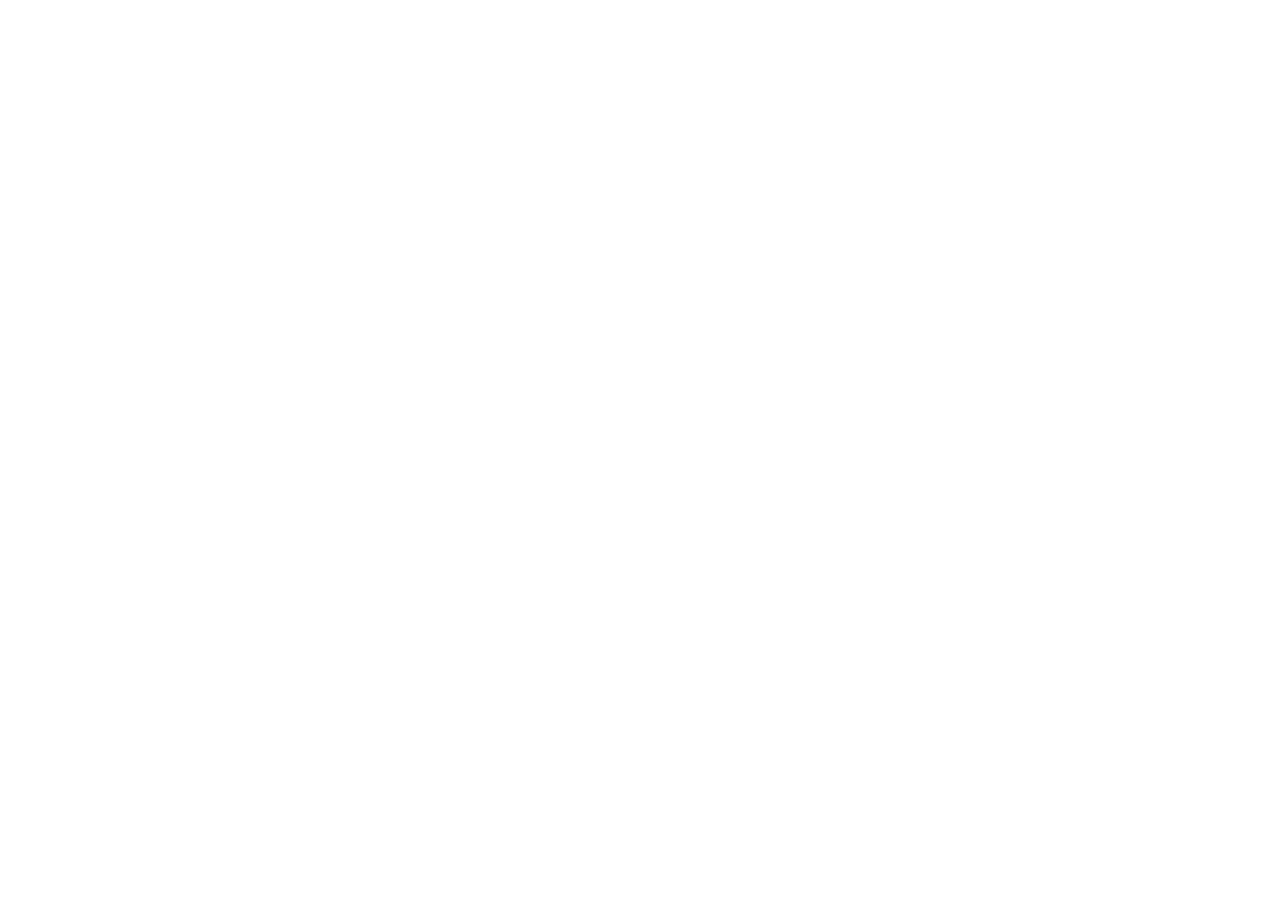
==== index.html @ 7cca7945 "Use tech stack vite_react_shadcn_ts [skip gpt_engineer]" ====
<!DOCTYPE html>
<html lang="en">
  <head>
    <meta charset="UTF-8" />
    <meta name="viewport" content="width=device-width, initial-scale=1.0" />
    <title>furious-car-connect</title>
    <meta name="description" content="Lovable Generated Project" />
    <meta name="author" content="Lovable" />
    <meta property="og:image" content="/og-image.png" />
  </head>

  <body>
    <div id="root"></div>
    <!-- IMPORTANT: DO NOT REMOVE THIS SCRIPT TAG OR THIS VERY COMMENT! -->
    <script src="https://cdn.gpteng.co/gptengineer.js" type="module"></script>
    <script type="module" src="/src/main.tsx"></script>
  </body>
</html>
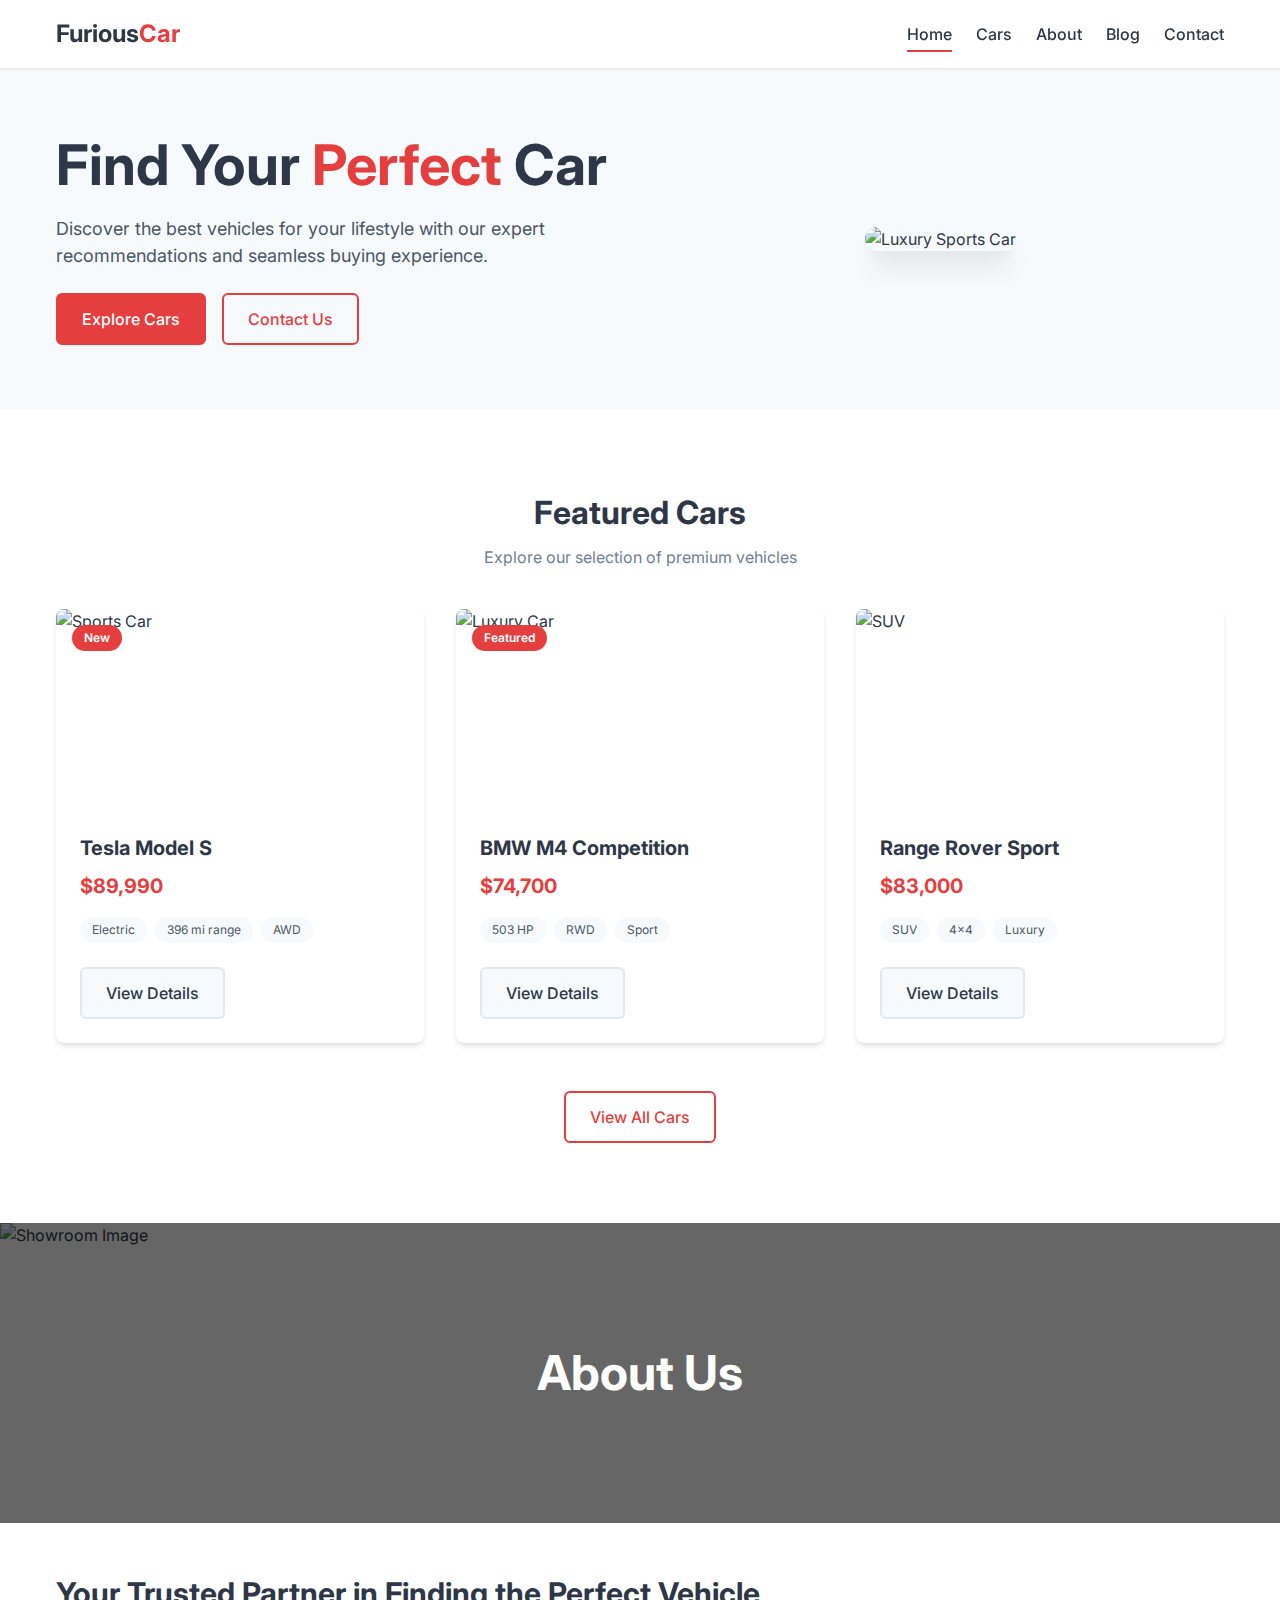
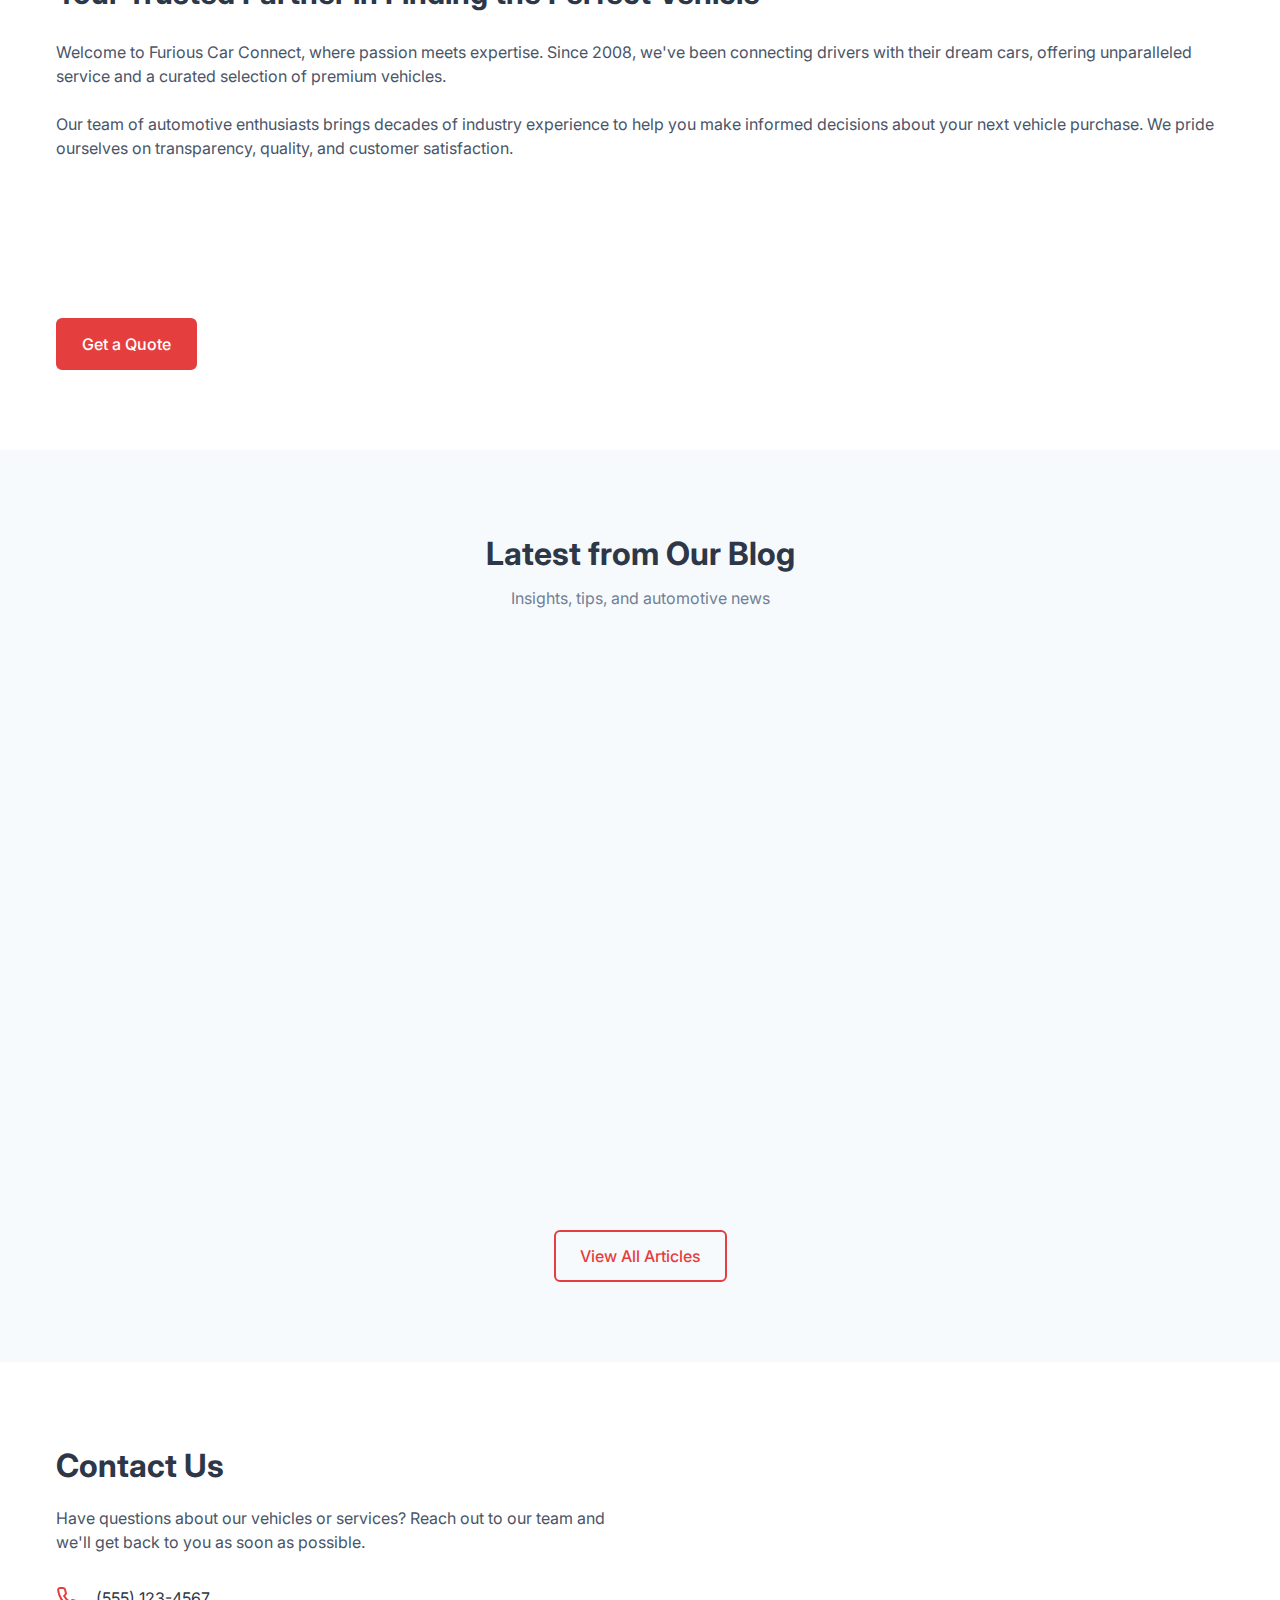
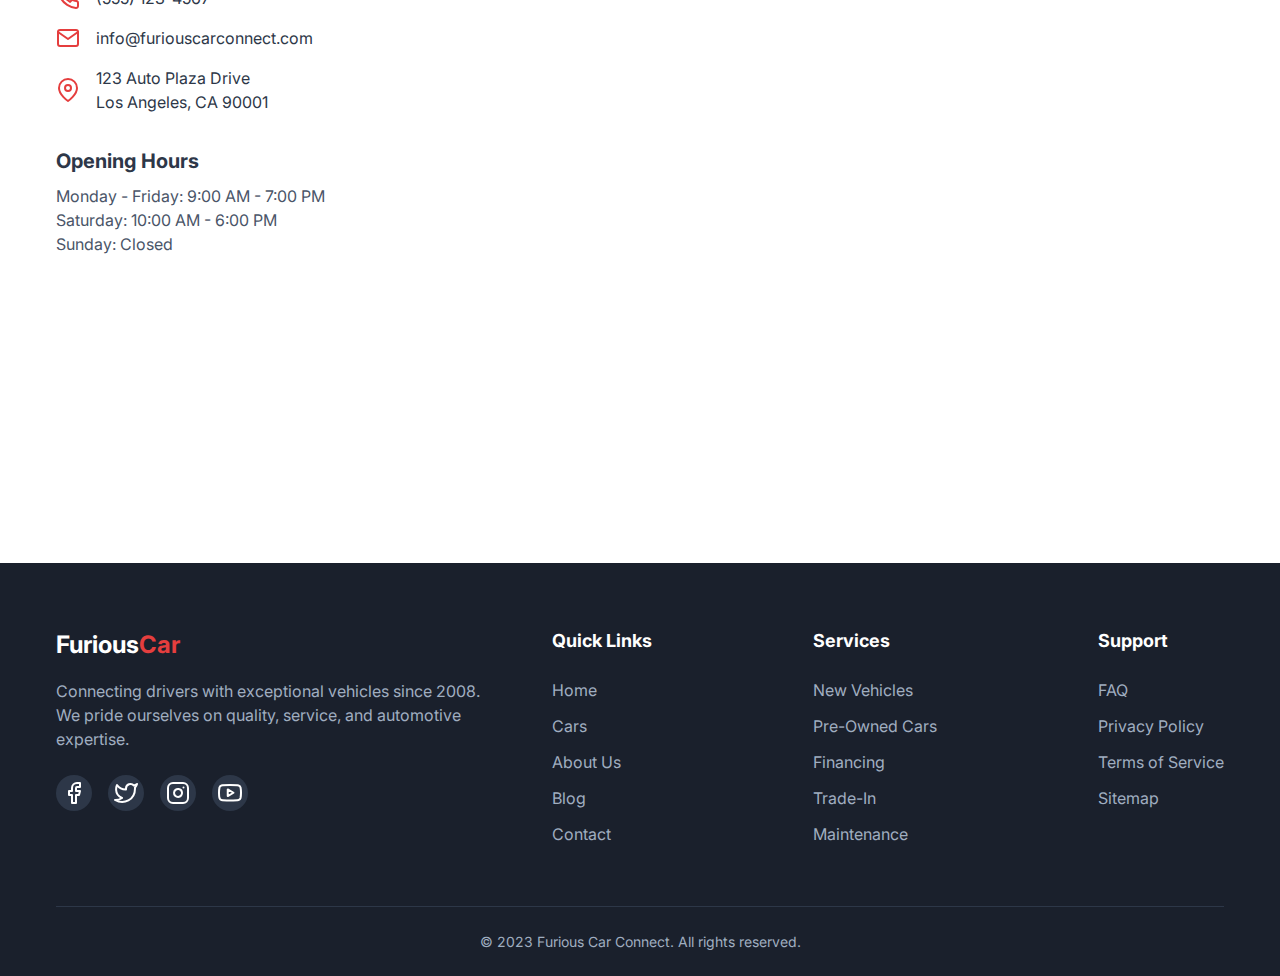
==== commit f8223485: "Refactor: Implement HTML, JavaScript, and CSS" ====
--- a/index.html
+++ b/index.html
@@ -1,18 +1,345 @@
+
 <!DOCTYPE html>
 <html lang="en">
-  <head>
-    <meta charset="UTF-8" />
-    <meta name="viewport" content="width=device-width, initial-scale=1.0" />
-    <title>furious-car-connect</title>
-    <meta name="description" content="Lovable Generated Project" />
-    <meta name="author" content="Lovable" />
-    <meta property="og:image" content="/og-image.png" />
-  </head>
+<head>
+  <meta charset="UTF-8">
+  <meta name="viewport" content="width=device-width, initial-scale=1.0">
+  <title>Furious Car Connect</title>
+  <link rel="stylesheet" href="styles.css">
+  <link href="https://fonts.googleapis.com/css2?family=Inter:wght@400;500;600;700&display=swap" rel="stylesheet">
+</head>
+<body>
+  <header class="header">
+    <div class="container">
+      <div class="header-content">
+        <div class="logo">
+          <h1>Furious<span>Car</span></h1>
+        </div>
+        <nav class="main-nav">
+          <button id="mobile-menu-toggle" aria-label="Toggle menu">
+            <span></span>
+            <span></span>
+            <span></span>
+          </button>
+          <ul id="nav-menu">
+            <li><a href="#home" class="active">Home</a></li>
+            <li><a href="#cars">Cars</a></li>
+            <li><a href="#about">About</a></li>
+            <li><a href="#blog">Blog</a></li>
+            <li><a href="#contact">Contact</a></li>
+          </ul>
+        </nav>
+      </div>
+    </div>
+  </header>
 
-  <body>
-    <div id="root"></div>
-    <!-- IMPORTANT: DO NOT REMOVE THIS SCRIPT TAG OR THIS VERY COMMENT! -->
-    <script src="https://cdn.gpteng.co/gptengineer.js" type="module"></script>
-    <script type="module" src="/src/main.tsx"></script>
-  </body>
+  <main>
+    <!-- Hero Section -->
+    <section id="home" class="hero">
+      <div class="container">
+        <div class="hero-content">
+          <h1>Find Your <span>Perfect</span> Car</h1>
+          <p>Discover the best vehicles for your lifestyle with our expert recommendations and seamless buying experience.</p>
+          <div class="hero-buttons">
+            <a href="#cars" class="btn btn-primary">Explore Cars</a>
+            <a href="#contact" class="btn btn-outline">Contact Us</a>
+          </div>
+        </div>
+        <div class="hero-image">
+          <img src="https://images.unsplash.com/photo-1533473359331-0135ef1b58bf?q=80&w=2070&auto=format&fit=crop" alt="Luxury Sports Car">
+        </div>
+      </div>
+    </section>
+
+    <!-- Featured Cars Section -->
+    <section id="cars" class="featured-cars">
+      <div class="container">
+        <h2 class="section-title">Featured Cars</h2>
+        <p class="section-subtitle">Explore our selection of premium vehicles</p>
+        
+        <div class="car-grid">
+          <div class="car-card">
+            <div class="car-image">
+              <img src="https://images.unsplash.com/photo-1552519507-da3b142c6e3d?q=80&w=2070&auto=format&fit=crop" alt="Sports Car">
+              <span class="car-badge">New</span>
+            </div>
+            <div class="car-content">
+              <h3>Tesla Model S</h3>
+              <p class="car-price">$89,990</p>
+              <div class="car-features">
+                <span>Electric</span>
+                <span>396 mi range</span>
+                <span>AWD</span>
+              </div>
+              <a href="#" class="btn btn-secondary">View Details</a>
+            </div>
+          </div>
+          
+          <div class="car-card">
+            <div class="car-image">
+              <img src="https://images.unsplash.com/photo-1580273916550-e323be2ae537?q=80&w=2028&auto=format&fit=crop" alt="Luxury Car">
+              <span class="car-badge">Featured</span>
+            </div>
+            <div class="car-content">
+              <h3>BMW M4 Competition</h3>
+              <p class="car-price">$74,700</p>
+              <div class="car-features">
+                <span>503 HP</span>
+                <span>RWD</span>
+                <span>Sport</span>
+              </div>
+              <a href="#" class="btn btn-secondary">View Details</a>
+            </div>
+          </div>
+          
+          <div class="car-card">
+            <div class="car-image">
+              <img src="https://images.unsplash.com/photo-1616634375264-2d0ab2e9aa35?q=80&w=2071&auto=format&fit=crop" alt="SUV">
+            </div>
+            <div class="car-content">
+              <h3>Range Rover Sport</h3>
+              <p class="car-price">$83,000</p>
+              <div class="car-features">
+                <span>SUV</span>
+                <span>4x4</span>
+                <span>Luxury</span>
+              </div>
+              <a href="#" class="btn btn-secondary">View Details</a>
+            </div>
+          </div>
+        </div>
+        
+        <div class="view-all">
+          <a href="#" class="btn btn-outline">View All Cars</a>
+        </div>
+      </div>
+    </section>
+    
+    <!-- About Section -->
+    <section id="about" class="about">
+      <div class="about-header">
+        <img src="https://images.unsplash.com/photo-1492144534655-ae79c964c9d7?q=80&w=2083&auto=format&fit=crop" alt="Showroom Image">
+        <div class="overlay"></div>
+        <h2>About Us</h2>
+      </div>
+      <div class="container">
+        <div class="about-content">
+          <div class="about-text">
+            <h3>Your Trusted Partner in Finding the Perfect Vehicle</h3>
+            <p>Welcome to Furious Car Connect, where passion meets expertise. Since 2008, we've been connecting drivers with their dream cars, offering unparalleled service and a curated selection of premium vehicles.</p>
+            <p>Our team of automotive enthusiasts brings decades of industry experience to help you make informed decisions about your next vehicle purchase. We pride ourselves on transparency, quality, and customer satisfaction.</p>
+            <div class="about-stats">
+              <div class="stat">
+                <span class="stat-number">10k+</span>
+                <span class="stat-label">Happy Customers</span>
+              </div>
+              <div class="stat">
+                <span class="stat-number">500+</span>
+                <span class="stat-label">Premium Cars</span>
+              </div>
+              <div class="stat">
+                <span class="stat-number">15+</span>
+                <span class="stat-label">Years Experience</span>
+              </div>
+            </div>
+            <a href="#contact" class="btn btn-primary">Get a Quote</a>
+          </div>
+        </div>
+      </div>
+    </section>
+    
+    <!-- Blog Section -->
+    <section id="blog" class="blog">
+      <div class="container">
+        <h2 class="section-title">Latest from Our Blog</h2>
+        <p class="section-subtitle">Insights, tips, and automotive news</p>
+        
+        <div class="blog-grid">
+          <div class="blog-card">
+            <div class="blog-image">
+              <img src="https://images.unsplash.com/photo-1511919884226-fd3cad34687c?q=80&w=2070&auto=format&fit=crop" alt="Car Blog Post">
+            </div>
+            <div class="blog-content">
+              <span class="blog-category">Maintenance</span>
+              <h3>Essential Maintenance Tips for Luxury Vehicles</h3>
+              <p class="blog-excerpt">Learn how to keep your luxury car in pristine condition with these expert maintenance tips and recommendations.</p>
+              <div class="blog-meta">
+                <span class="blog-date">June 15, 2023</span>
+                <span class="blog-read-time">5 min read</span>
+              </div>
+              <a href="blog-post.html" class="read-more">Read More</a>
+            </div>
+          </div>
+          
+          <div class="blog-card">
+            <div class="blog-image">
+              <img src="https://images.unsplash.com/photo-1526726538690-5cbf956ae2fd?q=80&w=2070&auto=format&fit=crop" alt="Electric Car">
+            </div>
+            <div class="blog-content">
+              <span class="blog-category">Electric</span>
+              <h3>The Future of Electric Vehicles: What to Expect</h3>
+              <p class="blog-excerpt">Explore the rapidly evolving landscape of electric vehicles and what innovations we can expect in the coming years.</p>
+              <div class="blog-meta">
+                <span class="blog-date">May 22, 2023</span>
+                <span class="blog-read-time">7 min read</span>
+              </div>
+              <a href="blog-post.html" class="read-more">Read More</a>
+            </div>
+          </div>
+          
+          <div class="blog-card">
+            <div class="blog-image">
+              <img src="https://images.unsplash.com/photo-1565043589184-05b3dc488b26?q=80&w=2070&auto=format&fit=crop" alt="Car Buying Guide">
+            </div>
+            <div class="blog-content">
+              <span class="blog-category">Buying Guide</span>
+              <h3>Top 10 Questions to Ask Before Buying a Used Car</h3>
+              <p class="blog-excerpt">Don't get caught with unexpected issues. Here are the essential questions every buyer should ask when purchasing a used vehicle.</p>
+              <div class="blog-meta">
+                <span class="blog-date">April 8, 2023</span>
+                <span class="blog-read-time">6 min read</span>
+              </div>
+              <a href="blog-post.html" class="read-more">Read More</a>
+            </div>
+          </div>
+        </div>
+        
+        <div class="view-all">
+          <a href="#" class="btn btn-outline">View All Articles</a>
+        </div>
+      </div>
+    </section>
+    
+    <!-- Contact Section -->
+    <section id="contact" class="contact">
+      <div class="container">
+        <div class="contact-wrapper">
+          <div class="contact-info">
+            <h2>Contact Us</h2>
+            <p>Have questions about our vehicles or services? Reach out to our team and we'll get back to you as soon as possible.</p>
+            <div class="contact-details">
+              <div class="contact-item">
+                <svg xmlns="http://www.w3.org/2000/svg" width="24" height="24" viewBox="0 0 24 24" fill="none" stroke="currentColor" stroke-width="2" stroke-linecap="round" stroke-linejoin="round" class="icon"><path d="M22 16.92v3a2 2 0 0 1-2.18 2 19.79 19.79 0 0 1-8.63-3.07 19.5 19.5 0 0 1-6-6 19.79 19.79 0 0 1-3.07-8.67A2 2 0 0 1 4.11 2h3a2 2 0 0 1 2 1.72 12.84 12.84 0 0 0 .7 2.81 2 2 0 0 1-.45 2.11L8.09 9.91a16 16 0 0 0 6 6l1.27-1.27a2 2 0 0 1 2.11-.45 12.84 12.84 0 0 0 2.81.7A2 2 0 0 1 22 16.92z"></path></svg>
+                <span>(555) 123-4567</span>
+              </div>
+              <div class="contact-item">
+                <svg xmlns="http://www.w3.org/2000/svg" width="24" height="24" viewBox="0 0 24 24" fill="none" stroke="currentColor" stroke-width="2" stroke-linecap="round" stroke-linejoin="round" class="icon"><path d="M4 4h16c1.1 0 2 .9 2 2v12c0 1.1-.9 2-2 2H4c-1.1 0-2-.9-2-2V6c0-1.1.9-2 2-2z"></path><polyline points="22,6 12,13 2,6"></polyline></svg>
+                <span>info@furiouscarconnect.com</span>
+              </div>
+              <div class="contact-item">
+                <svg xmlns="http://www.w3.org/2000/svg" width="24" height="24" viewBox="0 0 24 24" fill="none" stroke="currentColor" stroke-width="2" stroke-linecap="round" stroke-linejoin="round" class="icon"><path d="M21 10c0 7-9 13-9 13s-9-6-9-13a9 9 0 0 1 18 0z"></path><circle cx="12" cy="10" r="3"></circle></svg>
+                <span>123 Auto Plaza Drive<br>Los Angeles, CA 90001</span>
+              </div>
+            </div>
+            <div class="contact-hours">
+              <h3>Opening Hours</h3>
+              <p>Monday - Friday: 9:00 AM - 7:00 PM<br>
+              Saturday: 10:00 AM - 6:00 PM<br>
+              Sunday: Closed</p>
+            </div>
+          </div>
+          
+          <div class="contact-form">
+            <form id="contactForm">
+              <div class="form-group">
+                <label for="name">Name</label>
+                <input type="text" id="name" name="name" required>
+              </div>
+              <div class="form-group">
+                <label for="email">Email</label>
+                <input type="email" id="email" name="email" required>
+              </div>
+              <div class="form-group">
+                <label for="phone">Phone</label>
+                <input type="tel" id="phone" name="phone">
+              </div>
+              <div class="form-group">
+                <label for="subject">Subject</label>
+                <select id="subject" name="subject">
+                  <option value="general">General Inquiry</option>
+                  <option value="sales">Vehicle Sales</option>
+                  <option value="service">Service Request</option>
+                  <option value="other">Other</option>
+                </select>
+              </div>
+              <div class="form-group">
+                <label for="message">Message</label>
+                <textarea id="message" name="message" rows="5" required></textarea>
+              </div>
+              <button type="submit" class="btn btn-primary">Send Message</button>
+            </form>
+          </div>
+        </div>
+      </div>
+    </section>
+  </main>
+  
+  <footer class="footer">
+    <div class="container">
+      <div class="footer-content">
+        <div class="footer-company">
+          <div class="footer-logo">
+            <h2>Furious<span>Car</span></h2>
+          </div>
+          <p>Connecting drivers with exceptional vehicles since 2008. We pride ourselves on quality, service, and automotive expertise.</p>
+          <div class="social-links">
+            <a href="#" aria-label="Facebook">
+              <svg xmlns="http://www.w3.org/2000/svg" width="24" height="24" viewBox="0 0 24 24" fill="none" stroke="currentColor" stroke-width="2" stroke-linecap="round" stroke-linejoin="round" class="icon"><path d="M18 2h-3a5 5 0 0 0-5 5v3H7v4h3v8h4v-8h3l1-4h-4V7a1 1 0 0 1 1-1h3z"></path></svg>
+            </a>
+            <a href="#" aria-label="Twitter">
+              <svg xmlns="http://www.w3.org/2000/svg" width="24" height="24" viewBox="0 0 24 24" fill="none" stroke="currentColor" stroke-width="2" stroke-linecap="round" stroke-linejoin="round" class="icon"><path d="M23 3a10.9 10.9 0 0 1-3.14 1.53 4.48 4.48 0 0 0-7.86 3v1A10.66 10.66 0 0 1 3 4s-4 9 5 13a11.64 11.64 0 0 1-7 2c9 5 20 0 20-11.5a4.5 4.5 0 0 0-.08-.83A7.72 7.72 0 0 0 23 3z"></path></svg>
+            </a>
+            <a href="#" aria-label="Instagram">
+              <svg xmlns="http://www.w3.org/2000/svg" width="24" height="24" viewBox="0 0 24 24" fill="none" stroke="currentColor" stroke-width="2" stroke-linecap="round" stroke-linejoin="round" class="icon"><rect x="2" y="2" width="20" height="20" rx="5" ry="5"></rect><path d="M16 11.37A4 4 0 1 1 12.63 8 4 4 0 0 1 16 11.37z"></path><line x1="17.5" y1="6.5" x2="17.51" y2="6.5"></line></svg>
+            </a>
+            <a href="#" aria-label="YouTube">
+              <svg xmlns="http://www.w3.org/2000/svg" width="24" height="24" viewBox="0 0 24 24" fill="none" stroke="currentColor" stroke-width="2" stroke-linecap="round" stroke-linejoin="round" class="icon"><path d="M22.54 6.42a2.78 2.78 0 0 0-1.94-2C18.88 4 12 4 12 4s-6.88 0-8.6.46a2.78 2.78 0 0 0-1.94 2A29 29 0 0 0 1 11.75a29 29 0 0 0 .46 5.33A2.78 2.78 0 0 0 3.4 19c1.72.46 8.6.46 8.6.46s6.88 0 8.6-.46a2.78 2.78 0 0 0 1.94-2 29 29 0 0 0 .46-5.25 29 29 0 0 0-.46-5.33z"></path><polygon points="9.75 15.02 15.5 11.75 9.75 8.48 9.75 15.02"></polygon></svg>
+            </a>
+          </div>
+        </div>
+        
+        <div class="footer-links">
+          <div class="footer-section">
+            <h3>Quick Links</h3>
+            <ul>
+              <li><a href="#home">Home</a></li>
+              <li><a href="#cars">Cars</a></li>
+              <li><a href="#about">About Us</a></li>
+              <li><a href="#blog">Blog</a></li>
+              <li><a href="#contact">Contact</a></li>
+            </ul>
+          </div>
+          
+          <div class="footer-section">
+            <h3>Services</h3>
+            <ul>
+              <li><a href="#">New Vehicles</a></li>
+              <li><a href="#">Pre-Owned Cars</a></li>
+              <li><a href="#">Financing</a></li>
+              <li><a href="#">Trade-In</a></li>
+              <li><a href="#">Maintenance</a></li>
+            </ul>
+          </div>
+          
+          <div class="footer-section">
+            <h3>Support</h3>
+            <ul>
+              <li><a href="#">FAQ</a></li>
+              <li><a href="#">Privacy Policy</a></li>
+              <li><a href="#">Terms of Service</a></li>
+              <li><a href="#">Sitemap</a></li>
+            </ul>
+          </div>
+        </div>
+      </div>
+      
+      <div class="footer-bottom">
+        <p>&copy; 2023 Furious Car Connect. All rights reserved.</p>
+      </div>
+    </div>
+  </footer>
+
+  <script src="script.js"></script>
+  <script src="https://cdn.gpteng.co/gptengineer.js" type="module"></script>
+</body>
 </html>
--- a/styles.css
+++ b/styles.css
@@ -0,0 +1,760 @@
+
+/* Base Styles */
+:root {
+  --furious-red: #e53e3e;
+  --furious-red-dark: #c53030;
+  --furious-gray: #f7fafc;
+  --furious-text: #2d3748;
+  --furious-border: #e2e8f0;
+}
+
+* {
+  margin: 0;
+  padding: 0;
+  box-sizing: border-box;
+}
+
+html {
+  scroll-behavior: smooth;
+}
+
+body {
+  font-family: 'Inter', sans-serif;
+  color: var(--furious-text);
+  line-height: 1.5;
+}
+
+.container {
+  width: 100%;
+  max-width: 1200px;
+  margin: 0 auto;
+  padding: 0 1rem;
+}
+
+img {
+  max-width: 100%;
+  height: auto;
+}
+
+a {
+  text-decoration: none;
+  color: inherit;
+}
+
+ul {
+  list-style: none;
+}
+
+.btn {
+  display: inline-block;
+  padding: 0.75rem 1.5rem;
+  border-radius: 0.375rem;
+  font-weight: 500;
+  text-align: center;
+  cursor: pointer;
+  transition: all 0.3s ease;
+}
+
+.btn-primary {
+  background-color: var(--furious-red);
+  color: white;
+  border: 2px solid var(--furious-red);
+}
+
+.btn-primary:hover {
+  background-color: var(--furious-red-dark);
+  border-color: var(--furious-red-dark);
+}
+
+.btn-secondary {
+  background-color: var(--furious-gray);
+  color: var(--furious-text);
+  border: 2px solid var(--furious-border);
+}
+
+.btn-secondary:hover {
+  background-color: #edf2f7;
+}
+
+.btn-outline {
+  background-color: transparent;
+  color: var(--furious-red);
+  border: 2px solid var(--furious-red);
+}
+
+.btn-outline:hover {
+  background-color: var(--furious-red);
+  color: white;
+}
+
+.section-title {
+  font-size: 2rem;
+  font-weight: 700;
+  margin-bottom: 0.5rem;
+  text-align: center;
+}
+
+.section-subtitle {
+  color: #718096;
+  margin-bottom: 2.5rem;
+  text-align: center;
+}
+
+/* Header Styles */
+.header {
+  background-color: white;
+  box-shadow: 0 1px 3px rgba(0, 0, 0, 0.1);
+  position: sticky;
+  top: 0;
+  z-index: 100;
+}
+
+.header-content {
+  display: flex;
+  align-items: center;
+  justify-content: space-between;
+  padding: 1rem 0;
+}
+
+.logo h1 {
+  font-size: 1.5rem;
+  font-weight: 700;
+}
+
+.logo span {
+  color: var(--furious-red);
+}
+
+.main-nav ul {
+  display: flex;
+  gap: 1.5rem;
+}
+
+.main-nav a {
+  font-weight: 500;
+  position: relative;
+  padding: 0.5rem 0;
+}
+
+.main-nav a::after {
+  content: '';
+  position: absolute;
+  bottom: 0;
+  left: 0;
+  width: 0;
+  height: 2px;
+  background-color: var(--furious-red);
+  transition: width 0.3s ease;
+}
+
+.main-nav a:hover::after,
+.main-nav a.active::after {
+  width: 100%;
+}
+
+#mobile-menu-toggle {
+  display: none;
+  background: none;
+  border: none;
+  cursor: pointer;
+}
+
+#mobile-menu-toggle span {
+  display: block;
+  width: 25px;
+  height: 3px;
+  margin: 5px 0;
+  background-color: var(--furious-text);
+  transition: all 0.3s ease;
+}
+
+/* Hero Section */
+.hero {
+  padding: 4rem 0;
+  background-color: var(--furious-gray);
+}
+
+.hero .container {
+  display: flex;
+  align-items: center;
+  gap: 2rem;
+}
+
+.hero-content {
+  flex: 1;
+}
+
+.hero-image {
+  flex: 1;
+  display: flex;
+  justify-content: center;
+}
+
+.hero-image img {
+  border-radius: 1rem;
+  max-height: 400px;
+  object-fit: cover;
+  box-shadow: 0 20px 25px -5px rgba(0, 0, 0, 0.1), 0 10px 10px -5px rgba(0, 0, 0, 0.04);
+}
+
+.hero-content h1 {
+  font-size: 3.5rem;
+  font-weight: 700;
+  line-height: 1.2;
+  margin-bottom: 1rem;
+}
+
+.hero-content h1 span {
+  color: var(--furious-red);
+}
+
+.hero-content p {
+  font-size: 1.125rem;
+  color: #4a5568;
+  margin-bottom: 1.5rem;
+}
+
+.hero-buttons {
+  display: flex;
+  gap: 1rem;
+}
+
+/* Featured Cars Section */
+.featured-cars {
+  padding: 5rem 0;
+}
+
+.car-grid {
+  display: grid;
+  grid-template-columns: repeat(auto-fill, minmax(300px, 1fr));
+  gap: 2rem;
+  margin-bottom: 3rem;
+}
+
+.car-card {
+  background-color: white;
+  border-radius: 0.5rem;
+  overflow: hidden;
+  box-shadow: 0 4px 6px -1px rgba(0, 0, 0, 0.1), 0 2px 4px -1px rgba(0, 0, 0, 0.06);
+  transition: transform 0.3s ease, box-shadow 0.3s ease;
+}
+
+.car-card:hover {
+  transform: translateY(-5px);
+  box-shadow: 0 10px 15px -3px rgba(0, 0, 0, 0.1), 0 4px 6px -2px rgba(0, 0, 0, 0.05);
+}
+
+.car-image {
+  position: relative;
+  height: 200px;
+}
+
+.car-image img {
+  width: 100%;
+  height: 100%;
+  object-fit: cover;
+}
+
+.car-badge {
+  position: absolute;
+  top: 1rem;
+  left: 1rem;
+  background-color: var(--furious-red);
+  color: white;
+  padding: 0.25rem 0.75rem;
+  border-radius: 9999px;
+  font-size: 0.75rem;
+  font-weight: 600;
+}
+
+.car-content {
+  padding: 1.5rem;
+}
+
+.car-content h3 {
+  font-size: 1.25rem;
+  margin-bottom: 0.5rem;
+}
+
+.car-price {
+  color: var(--furious-red);
+  font-weight: 700;
+  font-size: 1.25rem;
+  margin-bottom: 1rem;
+}
+
+.car-features {
+  display: flex;
+  flex-wrap: wrap;
+  gap: 0.5rem;
+  margin-bottom: 1.5rem;
+}
+
+.car-features span {
+  background-color: var(--furious-gray);
+  padding: 0.25rem 0.75rem;
+  border-radius: 9999px;
+  font-size: 0.75rem;
+  color: #4a5568;
+}
+
+.view-all {
+  text-align: center;
+}
+
+/* About Section */
+.about {
+  padding-bottom: 5rem;
+}
+
+.about-header {
+  position: relative;
+  height: 300px;
+  margin-bottom: 3rem;
+  overflow: hidden;
+}
+
+.about-header img {
+  width: 100%;
+  height: 100%;
+  object-fit: cover;
+}
+
+.overlay {
+  position: absolute;
+  inset: 0;
+  background-color: rgba(0, 0, 0, 0.6);
+}
+
+.about-header h2 {
+  position: absolute;
+  top: 50%;
+  left: 50%;
+  transform: translate(-50%, -50%);
+  color: white;
+  font-size: 3rem;
+  text-align: center;
+  width: 100%;
+}
+
+.about-content {
+  display: flex;
+  gap: 3rem;
+}
+
+.about-text {
+  flex: 1;
+}
+
+.about-text h3 {
+  font-size: 1.875rem;
+  margin-bottom: 1.5rem;
+}
+
+.about-text p {
+  margin-bottom: 1.5rem;
+  color: #4a5568;
+}
+
+.about-stats {
+  display: flex;
+  justify-content: space-between;
+  margin: 2.5rem 0;
+}
+
+.stat {
+  text-align: center;
+}
+
+.stat-number {
+  display: block;
+  font-size: 2.25rem;
+  font-weight: 700;
+  color: var(--furious-red);
+}
+
+.stat-label {
+  color: #4a5568;
+}
+
+/* Blog Section */
+.blog {
+  padding: 5rem 0;
+  background-color: var(--furious-gray);
+}
+
+.blog-grid {
+  display: grid;
+  grid-template-columns: repeat(auto-fill, minmax(350px, 1fr));
+  gap: 2rem;
+  margin-bottom: 3rem;
+}
+
+.blog-card {
+  background-color: white;
+  border-radius: 0.5rem;
+  overflow: hidden;
+  box-shadow: 0 4px 6px -1px rgba(0, 0, 0, 0.1), 0 2px 4px -1px rgba(0, 0, 0, 0.06);
+  transition: transform 0.3s ease, box-shadow 0.3s ease;
+}
+
+.blog-card:hover {
+  transform: translateY(-5px);
+  box-shadow: 0 10px 15px -3px rgba(0, 0, 0, 0.1), 0 4px 6px -2px rgba(0, 0, 0, 0.05);
+}
+
+.blog-image {
+  height: 200px;
+}
+
+.blog-image img {
+  width: 100%;
+  height: 100%;
+  object-fit: cover;
+}
+
+.blog-content {
+  padding: 1.5rem;
+}
+
+.blog-category {
+  display: inline-block;
+  background-color: var(--furious-red);
+  color: white;
+  padding: 0.25rem 0.75rem;
+  border-radius: 9999px;
+  font-size: 0.75rem;
+  font-weight: 600;
+  margin-bottom: 1rem;
+}
+
+.blog-content h3 {
+  font-size: 1.25rem;
+  margin-bottom: 0.75rem;
+  line-height: 1.4;
+}
+
+.blog-excerpt {
+  color: #4a5568;
+  margin-bottom: 1rem;
+}
+
+.blog-meta {
+  display: flex;
+  justify-content: space-between;
+  color: #718096;
+  font-size: 0.875rem;
+  margin-bottom: 1rem;
+}
+
+.read-more {
+  display: inline-block;
+  color: var(--furious-red);
+  font-weight: 500;
+  transition: color 0.3s ease;
+}
+
+.read-more:hover {
+  color: var(--furious-red-dark);
+}
+
+/* Contact Section */
+.contact {
+  padding: 5rem 0;
+}
+
+.contact-wrapper {
+  display: flex;
+  gap: 3rem;
+}
+
+.contact-info {
+  flex: 1;
+}
+
+.contact-form {
+  flex: 1;
+}
+
+.contact-info h2 {
+  font-size: 2rem;
+  margin-bottom: 1rem;
+}
+
+.contact-info p {
+  color: #4a5568;
+  margin-bottom: 2rem;
+}
+
+.contact-details {
+  margin-bottom: 2rem;
+}
+
+.contact-item {
+  display: flex;
+  align-items: center;
+  margin-bottom: 1rem;
+}
+
+.contact-item .icon {
+  margin-right: 1rem;
+  color: var(--furious-red);
+}
+
+.contact-hours h3 {
+  font-size: 1.25rem;
+  margin-bottom: 0.5rem;
+}
+
+.form-group {
+  margin-bottom: 1.5rem;
+}
+
+.form-group label {
+  display: block;
+  margin-bottom: 0.5rem;
+  font-weight: 500;
+}
+
+.form-group input,
+.form-group select,
+.form-group textarea {
+  width: 100%;
+  padding: 0.75rem;
+  border: 1px solid var(--furious-border);
+  border-radius: 0.375rem;
+  font-family: inherit;
+  font-size: 1rem;
+}
+
+.form-group input:focus,
+.form-group select:focus,
+.form-group textarea:focus {
+  outline: none;
+  border-color: var(--furious-red);
+  box-shadow: 0 0 0 3px rgba(229, 62, 62, 0.25);
+}
+
+/* Footer */
+.footer {
+  background-color: #1a202c;
+  color: white;
+  padding-top: 4rem;
+}
+
+.footer-content {
+  display: flex;
+  flex-wrap: wrap;
+  gap: 3rem;
+  margin-bottom: 3rem;
+}
+
+.footer-company {
+  flex: 2;
+}
+
+.footer-links {
+  flex: 3;
+  display: flex;
+  justify-content: space-between;
+}
+
+.footer-logo h2 {
+  font-size: 1.5rem;
+  margin-bottom: 1rem;
+}
+
+.footer-logo span {
+  color: var(--furious-red);
+}
+
+.footer-company p {
+  color: #a0aec0;
+  margin-bottom: 1.5rem;
+}
+
+.social-links {
+  display: flex;
+  gap: 1rem;
+}
+
+.social-links a {
+  display: flex;
+  align-items: center;
+  justify-content: center;
+  width: 36px;
+  height: 36px;
+  border-radius: 9999px;
+  background-color: #2d3748;
+  transition: background-color 0.3s ease;
+}
+
+.social-links a:hover {
+  background-color: var(--furious-red);
+}
+
+.social-links .icon {
+  color: white;
+}
+
+.footer-section h3 {
+  font-size: 1.125rem;
+  margin-bottom: 1.5rem;
+  color: white;
+}
+
+.footer-section ul li {
+  margin-bottom: 0.75rem;
+}
+
+.footer-section ul li a {
+  color: #a0aec0;
+  transition: color 0.3s ease;
+}
+
+.footer-section ul li a:hover {
+  color: white;
+}
+
+.footer-bottom {
+  border-top: 1px solid #2d3748;
+  padding: 1.5rem 0;
+  text-align: center;
+}
+
+.footer-bottom p {
+  color: #a0aec0;
+  font-size: 0.875rem;
+}
+
+/* Blog Post Page */
+.blog-post {
+  padding: 3rem 0;
+}
+
+.blog-post-header {
+  margin-bottom: 2rem;
+}
+
+.blog-post-title {
+  font-size: 2.5rem;
+  margin-bottom: 1rem;
+}
+
+.blog-post-meta {
+  display: flex;
+  align-items: center;
+  color: #718096;
+  margin-bottom: 1.5rem;
+}
+
+.blog-post-meta > div {
+  display: flex;
+  align-items: center;
+  margin-right: 1.5rem;
+}
+
+.blog-post-meta .icon {
+  margin-right: 0.5rem;
+}
+
+.blog-post-category {
+  display: inline-block;
+  background-color: var(--furious-red);
+  color: white;
+  padding: 0.25rem 0.75rem;
+  border-radius: 9999px;
+  font-size: 0.75rem;
+  font-weight: 600;
+}
+
+.blog-post-image {
+  margin-bottom: 2rem;
+  border-radius: 0.5rem;
+  overflow: hidden;
+}
+
+.blog-post-content {
+  font-size: 1.125rem;
+  line-height: 1.7;
+}
+
+.blog-post-content p {
+  margin-bottom: 1.5rem;
+}
+
+.blog-post-content h2 {
+  font-size: 1.875rem;
+  margin: 2.5rem 0 1rem;
+}
+
+/* Responsive Styles */
+@media (max-width: 768px) {
+  .section-title {
+    font-size: 1.75rem;
+  }
+
+  #mobile-menu-toggle {
+    display: block;
+  }
+
+  .main-nav ul {
+    position: fixed;
+    top: 70px;
+    left: 0;
+    right: 0;
+    flex-direction: column;
+    background-color: white;
+    padding: 1rem;
+    box-shadow: 0 4px 6px -1px rgba(0, 0, 0, 0.1);
+    transform: translateY(-150%);
+    transition: transform 0.3s ease;
+    z-index: 99;
+  }
+
+  .main-nav ul.open {
+    transform: translateY(0);
+  }
+
+  .hero .container {
+    flex-direction: column;
+  }
+
+  .hero-content h1 {
+    font-size: 2.5rem;
+  }
+
+  .contact-wrapper {
+    flex-direction: column;
+  }
+
+  .about-content {
+    flex-direction: column;
+  }
+
+  .about-stats {
+    flex-direction: column;
+    gap: 1.5rem;
+  }
+
+  .footer-content {
+    flex-direction: column;
+    gap: 2rem;
+  }
+
+  .footer-links {
+    flex-direction: column;
+    gap: 2rem;
+  }
+}
+
+@media (max-width: 576px) {
+  .hero-buttons {
+    flex-direction: column;
+  }
+
+  .car-grid,
+  .blog-grid {
+    grid-template-columns: 1fr;
+  }
+}
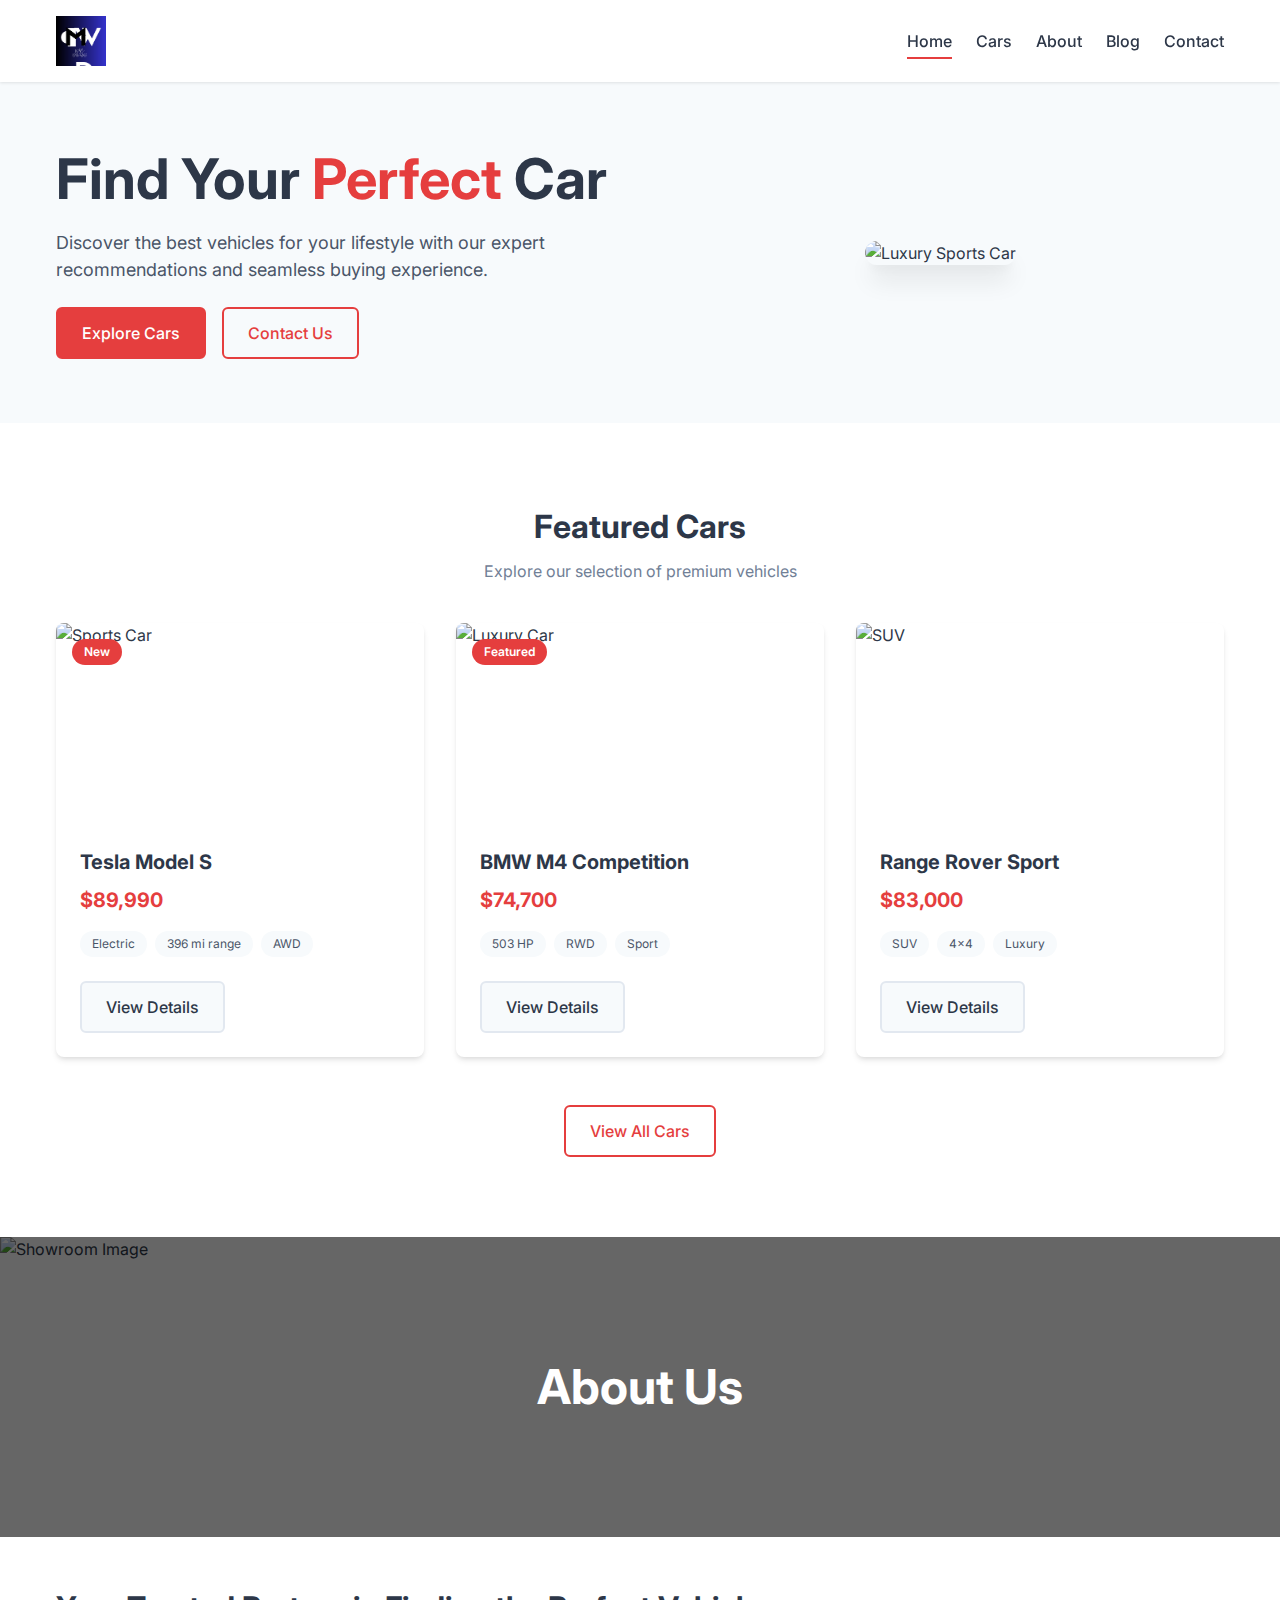
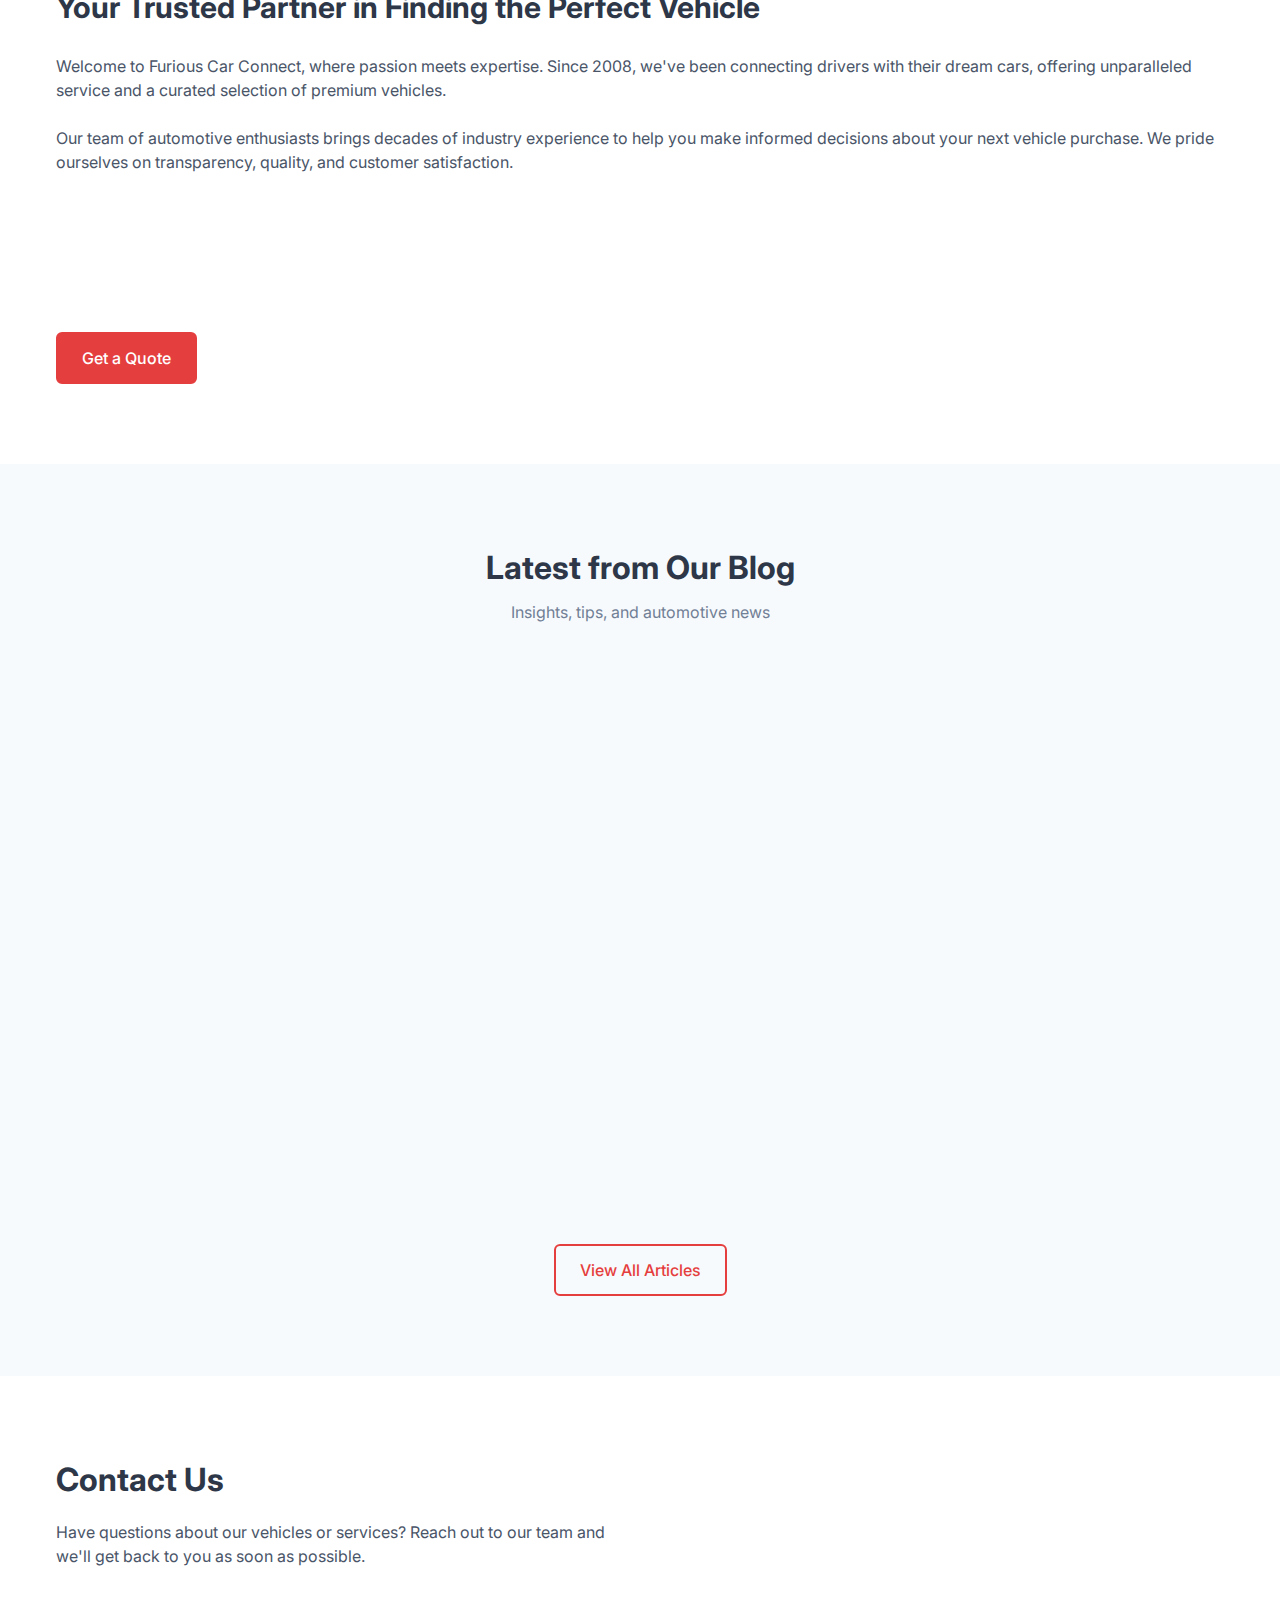
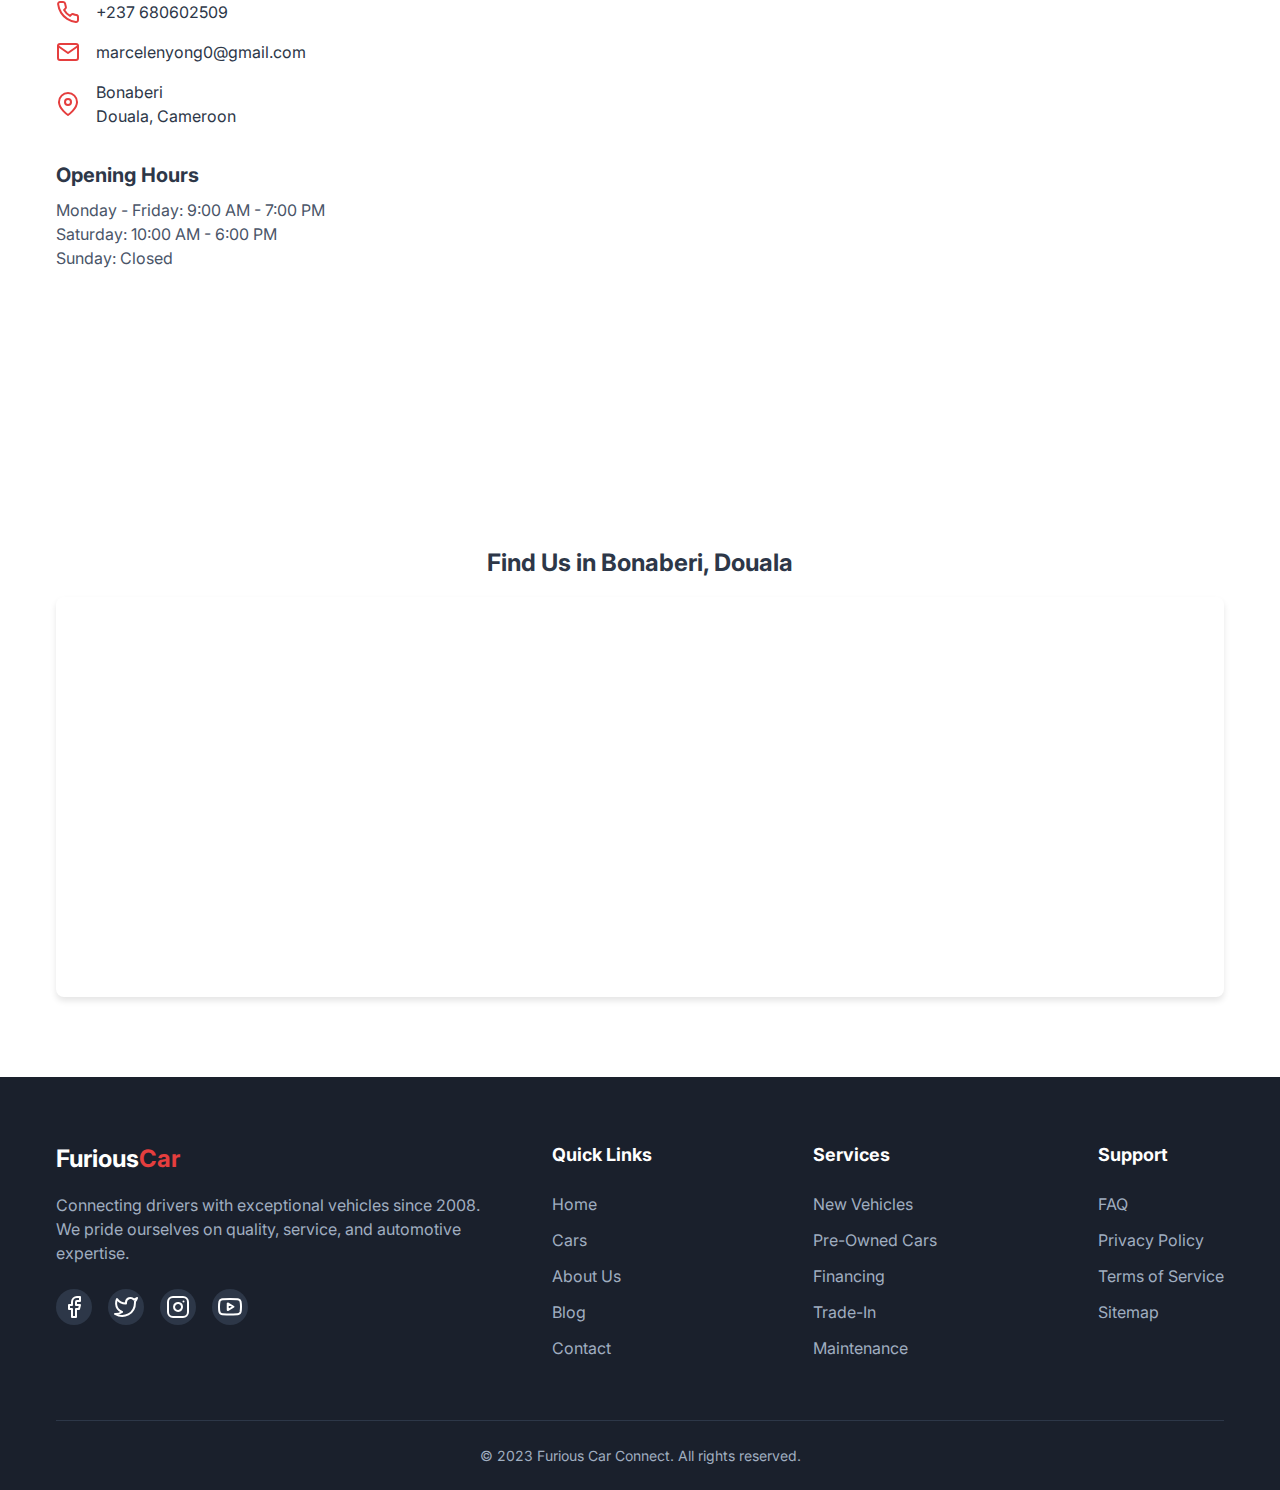
==== commit 7dc47790: "Add logo image and map to contact section" ====
--- a/index.html
+++ b/index.html
@@ -1,4 +1,3 @@
-
 <!DOCTYPE html>
 <html lang="en">
 <head>
@@ -13,7 +12,9 @@
     <div class="container">
       <div class="header-content">
         <div class="logo">
-          <h1>Furious<span>Car</span></h1>
+          <a href="#home">
+            <img src="public/lovable-uploads/ca2c7fce-5328-4458-88c2-372715e69753.png" alt="Marc Williams Logo" class="logo-image">
+          </a>
         </div>
         <nav class="main-nav">
           <button id="mobile-menu-toggle" aria-label="Toggle menu">
@@ -220,15 +221,15 @@
             <div class="contact-details">
               <div class="contact-item">
                 <svg xmlns="http://www.w3.org/2000/svg" width="24" height="24" viewBox="0 0 24 24" fill="none" stroke="currentColor" stroke-width="2" stroke-linecap="round" stroke-linejoin="round" class="icon"><path d="M22 16.92v3a2 2 0 0 1-2.18 2 19.79 19.79 0 0 1-8.63-3.07 19.5 19.5 0 0 1-6-6 19.79 19.79 0 0 1-3.07-8.67A2 2 0 0 1 4.11 2h3a2 2 0 0 1 2 1.72 12.84 12.84 0 0 0 .7 2.81 2 2 0 0 1-.45 2.11L8.09 9.91a16 16 0 0 0 6 6l1.27-1.27a2 2 0 0 1 2.11-.45 12.84 12.84 0 0 0 2.81.7A2 2 0 0 1 22 16.92z"></path></svg>
-                <span>(555) 123-4567</span>
+                <span>+237 680602509</span>
               </div>
               <div class="contact-item">
                 <svg xmlns="http://www.w3.org/2000/svg" width="24" height="24" viewBox="0 0 24 24" fill="none" stroke="currentColor" stroke-width="2" stroke-linecap="round" stroke-linejoin="round" class="icon"><path d="M4 4h16c1.1 0 2 .9 2 2v12c0 1.1-.9 2-2 2H4c-1.1 0-2-.9-2-2V6c0-1.1.9-2 2-2z"></path><polyline points="22,6 12,13 2,6"></polyline></svg>
-                <span>info@furiouscarconnect.com</span>
+                <span>marcelenyong0@gmail.com</span>
               </div>
               <div class="contact-item">
                 <svg xmlns="http://www.w3.org/2000/svg" width="24" height="24" viewBox="0 0 24 24" fill="none" stroke="currentColor" stroke-width="2" stroke-linecap="round" stroke-linejoin="round" class="icon"><path d="M21 10c0 7-9 13-9 13s-9-6-9-13a9 9 0 0 1 18 0z"></path><circle cx="12" cy="10" r="3"></circle></svg>
-                <span>123 Auto Plaza Drive<br>Los Angeles, CA 90001</span>
+                <span>Bonaberi<br>Douala, Cameroon</span>
               </div>
             </div>
             <div class="contact-hours">
@@ -268,6 +269,22 @@
               </div>
               <button type="submit" class="btn btn-primary">Send Message</button>
             </form>
+          </div>
+        </div>
+
+        <!-- Map Section -->
+        <div class="map-container">
+          <h3>Find Us in Bonaberi, Douala</h3>
+          <div class="map">
+            <iframe 
+              src="https://www.google.com/maps/embed?pb=!1m18!1m12!1m3!1d15918.599146386448!2d9.668461767846676!3d4.076468443518731!2m3!1f0!2f0!3f0!3m2!1i1024!2i768!4f13.1!3m3!1m2!1s0x1061126d4daa83fd%3A0x381b3a760de9a00!2sBonaberi%2C%20Douala%2C%20Cameroon!5e0!3m2!1sen!2sus!4v1697512345678!5m2!1sen!2sus" 
+              width="100%" 
+              height="100%" 
+              style="border:0;" 
+              allowfullscreen="" 
+              loading="lazy" 
+              referrerpolicy="no-referrer-when-downgrade">
+            </iframe>
           </div>
         </div>
       </div>
--- a/styles.css
+++ b/styles.css
@@ -1,4 +1,3 @@
-
 /* Base Styles */
 :root {
   --furious-red: #e53e3e;
@@ -116,13 +115,20 @@
   padding: 1rem 0;
 }
 
-.logo h1 {
-  font-size: 1.5rem;
-  font-weight: 700;
-}
-
-.logo span {
-  color: var(--furious-red);
+.logo {
+  display: flex;
+  align-items: center;
+}
+
+.logo-image {
+  height: 50px;
+  width: auto;
+  display: block;
+  transition: transform 0.3s ease;
+}
+
+.logo-image:hover {
+  transform: scale(1.05);
 }
 
 .main-nav ul {
@@ -533,6 +539,24 @@
   outline: none;
   border-color: var(--furious-red);
   box-shadow: 0 0 0 3px rgba(229, 62, 62, 0.25);
+}
+
+/* Map Container */
+.map-container {
+  margin-top: 3rem;
+}
+
+.map-container h3 {
+  font-size: 1.5rem;
+  margin-bottom: 1rem;
+  text-align: center;
+}
+
+.map {
+  height: 400px;
+  border-radius: 0.5rem;
+  overflow: hidden;
+  box-shadow: 0 4px 6px rgba(0, 0, 0, 0.1);
 }
 
 /* Footer */
@@ -746,6 +770,10 @@
     flex-direction: column;
     gap: 2rem;
   }
+  
+  .logo-image {
+    height: 40px;
+  }
 }
 
 @media (max-width: 576px) {
@@ -757,4 +785,8 @@
   .blog-grid {
     grid-template-columns: 1fr;
   }
-}
+  
+  .map {
+    height: 300px;
+  }
+}
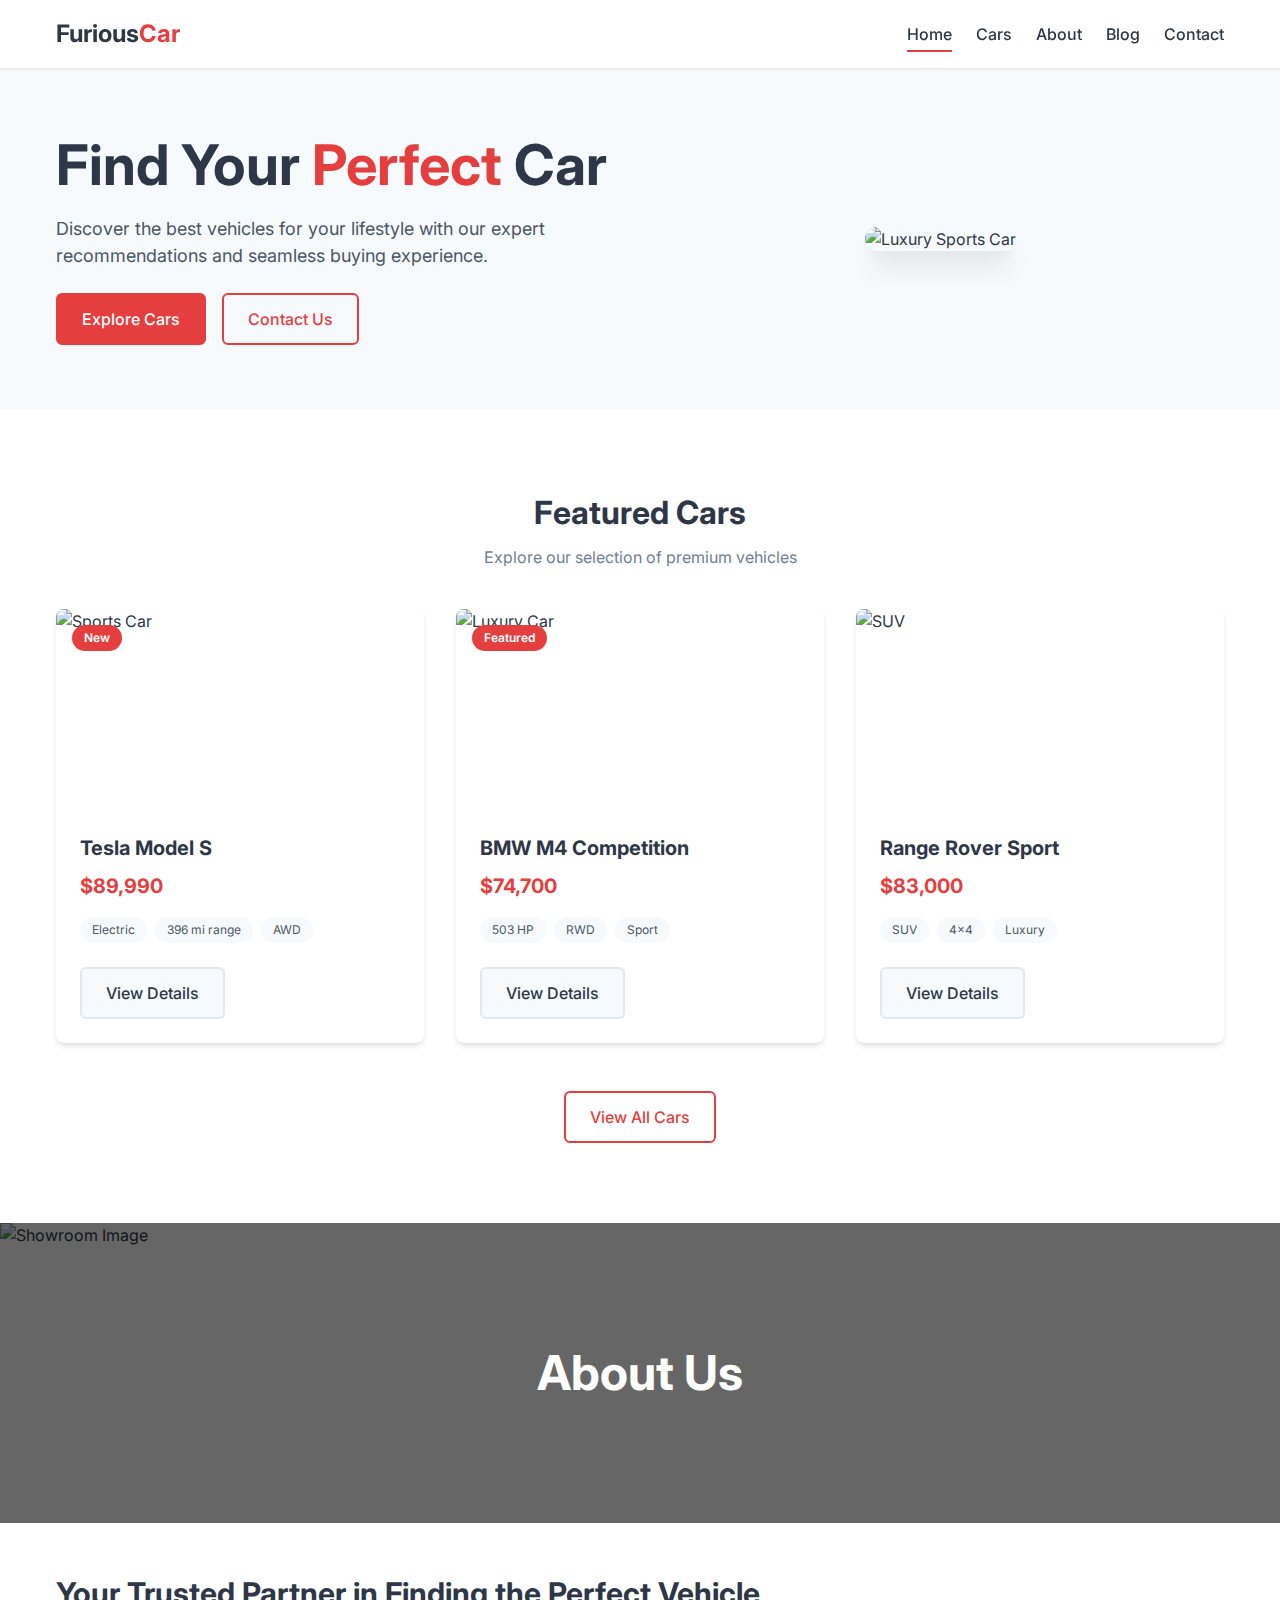
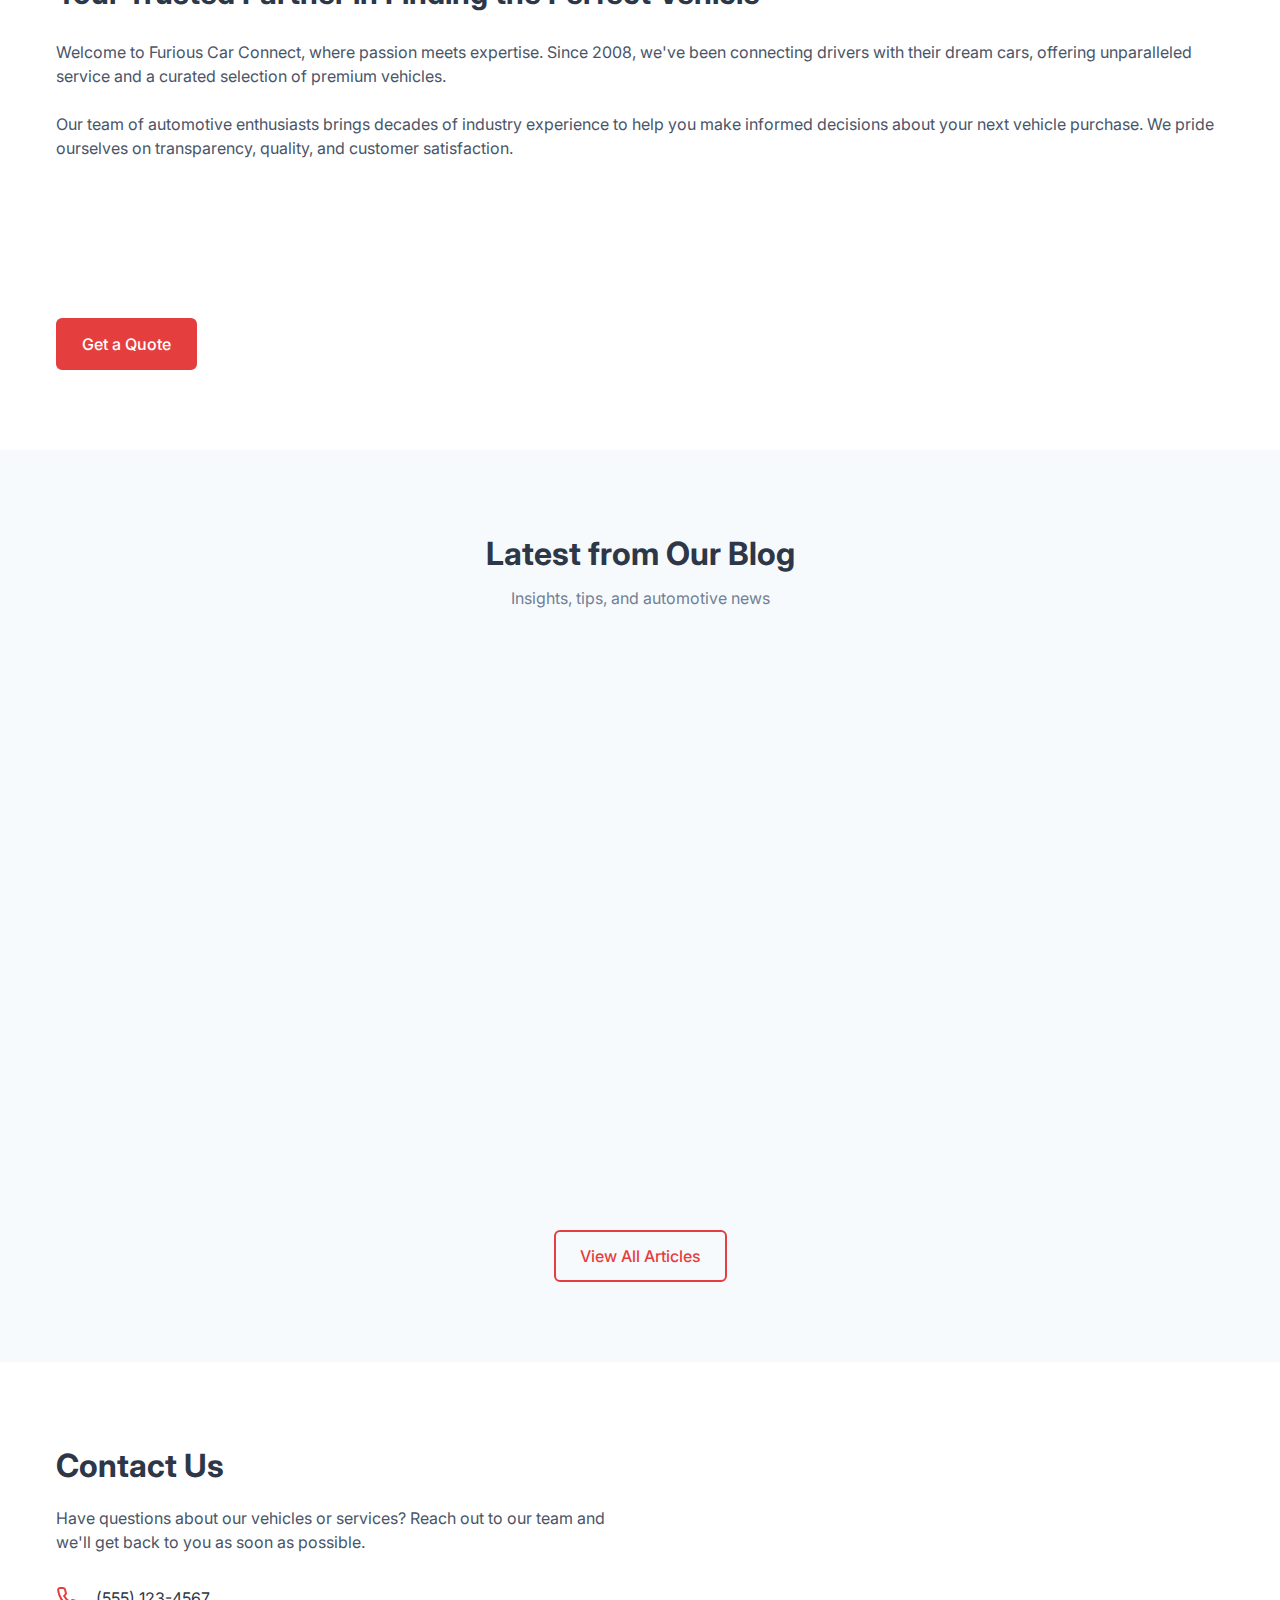
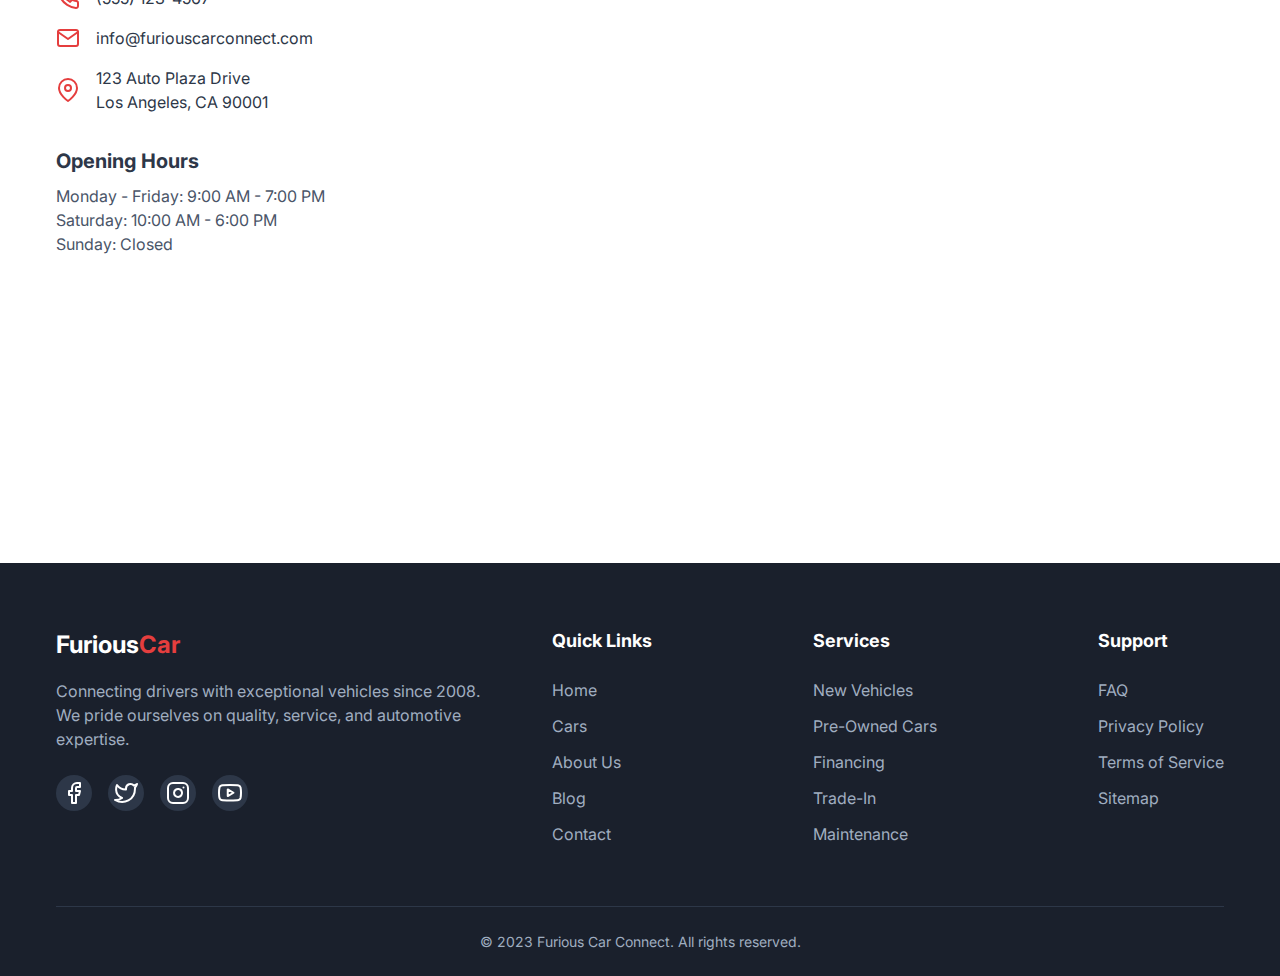
==== commit 459eadcb: "Reverted to edit edt-2a986a3c-c6d7-4d4b-b12c-419e68588f2d: "Refactor: Implement HTML, JavaScript, an" ====
--- a/index.html
+++ b/index.html
@@ -1,3 +1,4 @@
+
 <!DOCTYPE html>
 <html lang="en">
 <head>
@@ -12,9 +13,7 @@
     <div class="container">
       <div class="header-content">
         <div class="logo">
-          <a href="#home">
-            <img src="public/lovable-uploads/ca2c7fce-5328-4458-88c2-372715e69753.png" alt="Marc Williams Logo" class="logo-image">
-          </a>
+          <h1>Furious<span>Car</span></h1>
         </div>
         <nav class="main-nav">
           <button id="mobile-menu-toggle" aria-label="Toggle menu">
@@ -221,15 +220,15 @@
             <div class="contact-details">
               <div class="contact-item">
                 <svg xmlns="http://www.w3.org/2000/svg" width="24" height="24" viewBox="0 0 24 24" fill="none" stroke="currentColor" stroke-width="2" stroke-linecap="round" stroke-linejoin="round" class="icon"><path d="M22 16.92v3a2 2 0 0 1-2.18 2 19.79 19.79 0 0 1-8.63-3.07 19.5 19.5 0 0 1-6-6 19.79 19.79 0 0 1-3.07-8.67A2 2 0 0 1 4.11 2h3a2 2 0 0 1 2 1.72 12.84 12.84 0 0 0 .7 2.81 2 2 0 0 1-.45 2.11L8.09 9.91a16 16 0 0 0 6 6l1.27-1.27a2 2 0 0 1 2.11-.45 12.84 12.84 0 0 0 2.81.7A2 2 0 0 1 22 16.92z"></path></svg>
-                <span>+237 680602509</span>
+                <span>(555) 123-4567</span>
               </div>
               <div class="contact-item">
                 <svg xmlns="http://www.w3.org/2000/svg" width="24" height="24" viewBox="0 0 24 24" fill="none" stroke="currentColor" stroke-width="2" stroke-linecap="round" stroke-linejoin="round" class="icon"><path d="M4 4h16c1.1 0 2 .9 2 2v12c0 1.1-.9 2-2 2H4c-1.1 0-2-.9-2-2V6c0-1.1.9-2 2-2z"></path><polyline points="22,6 12,13 2,6"></polyline></svg>
-                <span>marcelenyong0@gmail.com</span>
+                <span>info@furiouscarconnect.com</span>
               </div>
               <div class="contact-item">
                 <svg xmlns="http://www.w3.org/2000/svg" width="24" height="24" viewBox="0 0 24 24" fill="none" stroke="currentColor" stroke-width="2" stroke-linecap="round" stroke-linejoin="round" class="icon"><path d="M21 10c0 7-9 13-9 13s-9-6-9-13a9 9 0 0 1 18 0z"></path><circle cx="12" cy="10" r="3"></circle></svg>
-                <span>Bonaberi<br>Douala, Cameroon</span>
+                <span>123 Auto Plaza Drive<br>Los Angeles, CA 90001</span>
               </div>
             </div>
             <div class="contact-hours">
@@ -269,22 +268,6 @@
               </div>
               <button type="submit" class="btn btn-primary">Send Message</button>
             </form>
-          </div>
-        </div>
-
-        <!-- Map Section -->
-        <div class="map-container">
-          <h3>Find Us in Bonaberi, Douala</h3>
-          <div class="map">
-            <iframe 
-              src="https://www.google.com/maps/embed?pb=!1m18!1m12!1m3!1d15918.599146386448!2d9.668461767846676!3d4.076468443518731!2m3!1f0!2f0!3f0!3m2!1i1024!2i768!4f13.1!3m3!1m2!1s0x1061126d4daa83fd%3A0x381b3a760de9a00!2sBonaberi%2C%20Douala%2C%20Cameroon!5e0!3m2!1sen!2sus!4v1697512345678!5m2!1sen!2sus" 
-              width="100%" 
-              height="100%" 
-              style="border:0;" 
-              allowfullscreen="" 
-              loading="lazy" 
-              referrerpolicy="no-referrer-when-downgrade">
-            </iframe>
           </div>
         </div>
       </div>
--- a/styles.css
+++ b/styles.css
@@ -1,3 +1,4 @@
+
 /* Base Styles */
 :root {
   --furious-red: #e53e3e;
@@ -115,20 +116,13 @@
   padding: 1rem 0;
 }
 
-.logo {
-  display: flex;
-  align-items: center;
-}
-
-.logo-image {
-  height: 50px;
-  width: auto;
-  display: block;
-  transition: transform 0.3s ease;
-}
-
-.logo-image:hover {
-  transform: scale(1.05);
+.logo h1 {
+  font-size: 1.5rem;
+  font-weight: 700;
+}
+
+.logo span {
+  color: var(--furious-red);
 }
 
 .main-nav ul {
@@ -539,24 +533,6 @@
   outline: none;
   border-color: var(--furious-red);
   box-shadow: 0 0 0 3px rgba(229, 62, 62, 0.25);
-}
-
-/* Map Container */
-.map-container {
-  margin-top: 3rem;
-}
-
-.map-container h3 {
-  font-size: 1.5rem;
-  margin-bottom: 1rem;
-  text-align: center;
-}
-
-.map {
-  height: 400px;
-  border-radius: 0.5rem;
-  overflow: hidden;
-  box-shadow: 0 4px 6px rgba(0, 0, 0, 0.1);
 }
 
 /* Footer */
@@ -770,10 +746,6 @@
     flex-direction: column;
     gap: 2rem;
   }
-  
-  .logo-image {
-    height: 40px;
-  }
 }
 
 @media (max-width: 576px) {
@@ -785,8 +757,4 @@
   .blog-grid {
     grid-template-columns: 1fr;
   }
-  
-  .map {
-    height: 300px;
-  }
-}
+}
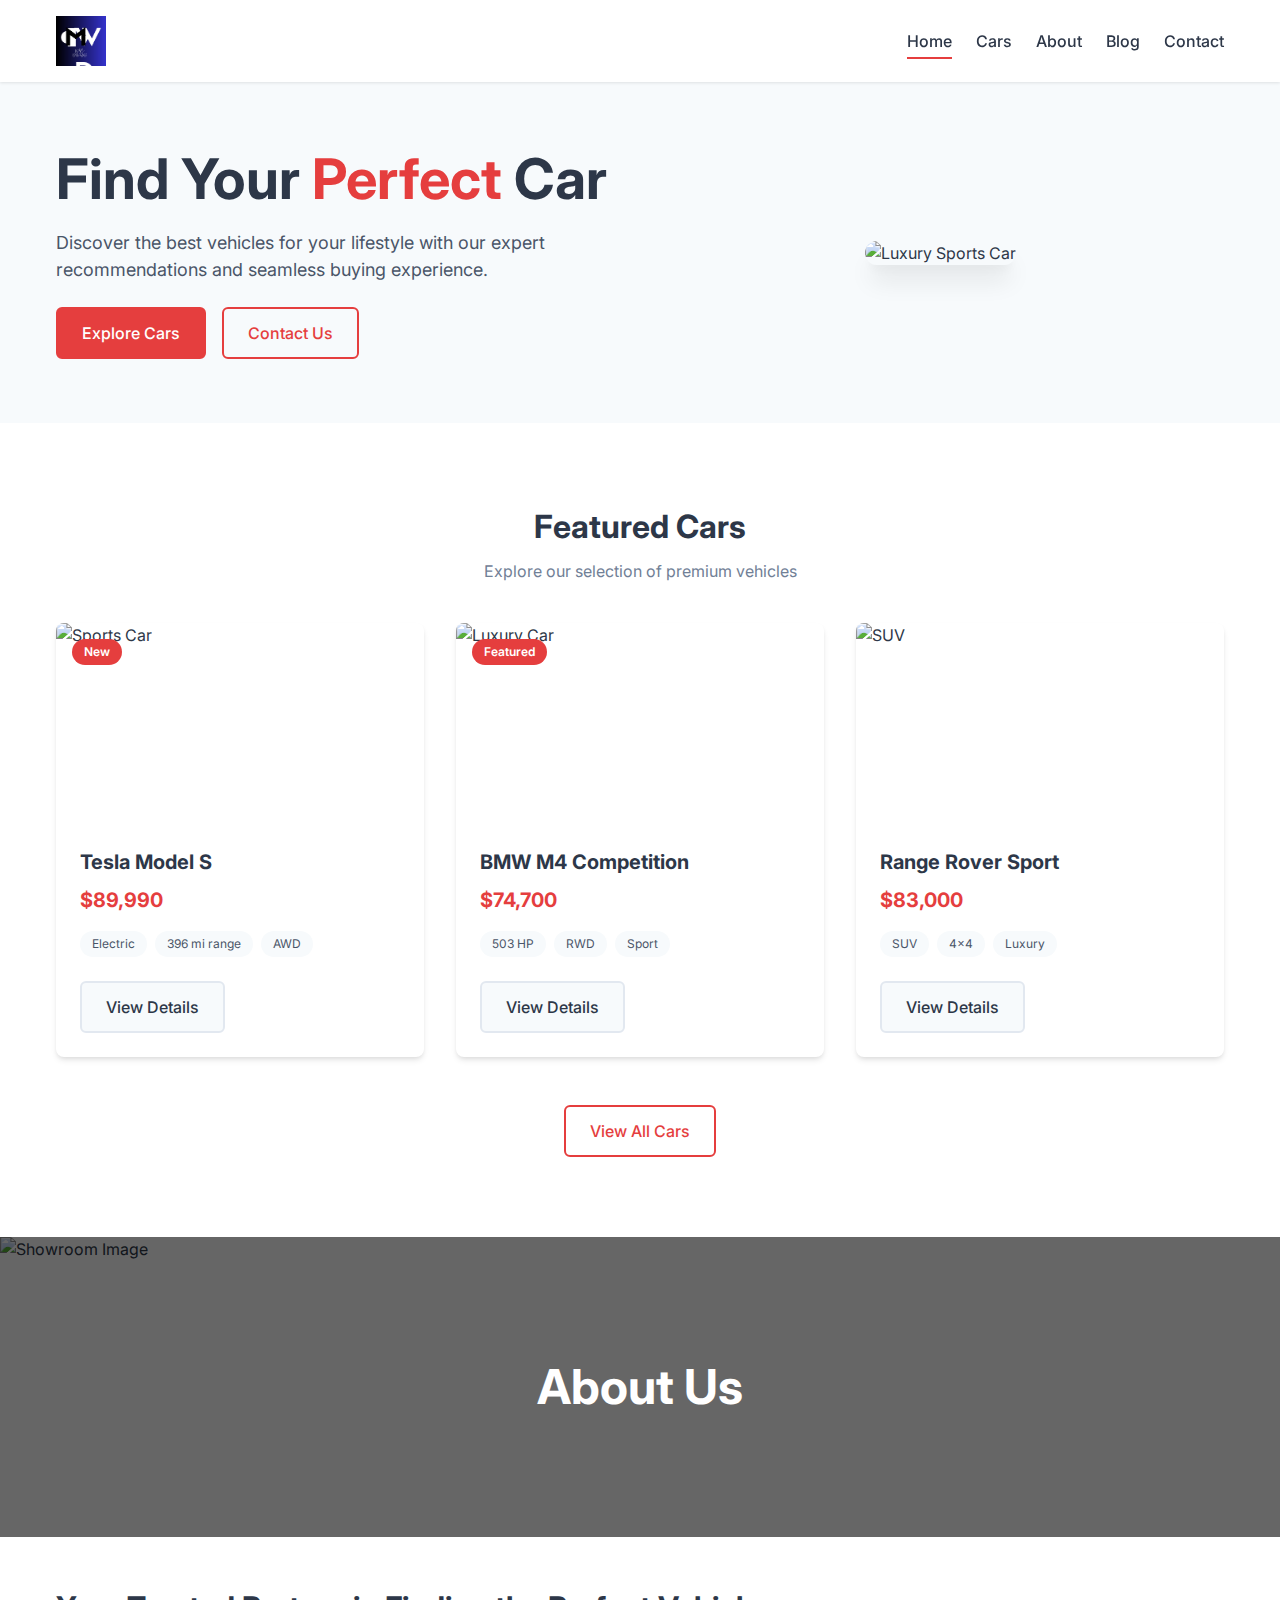
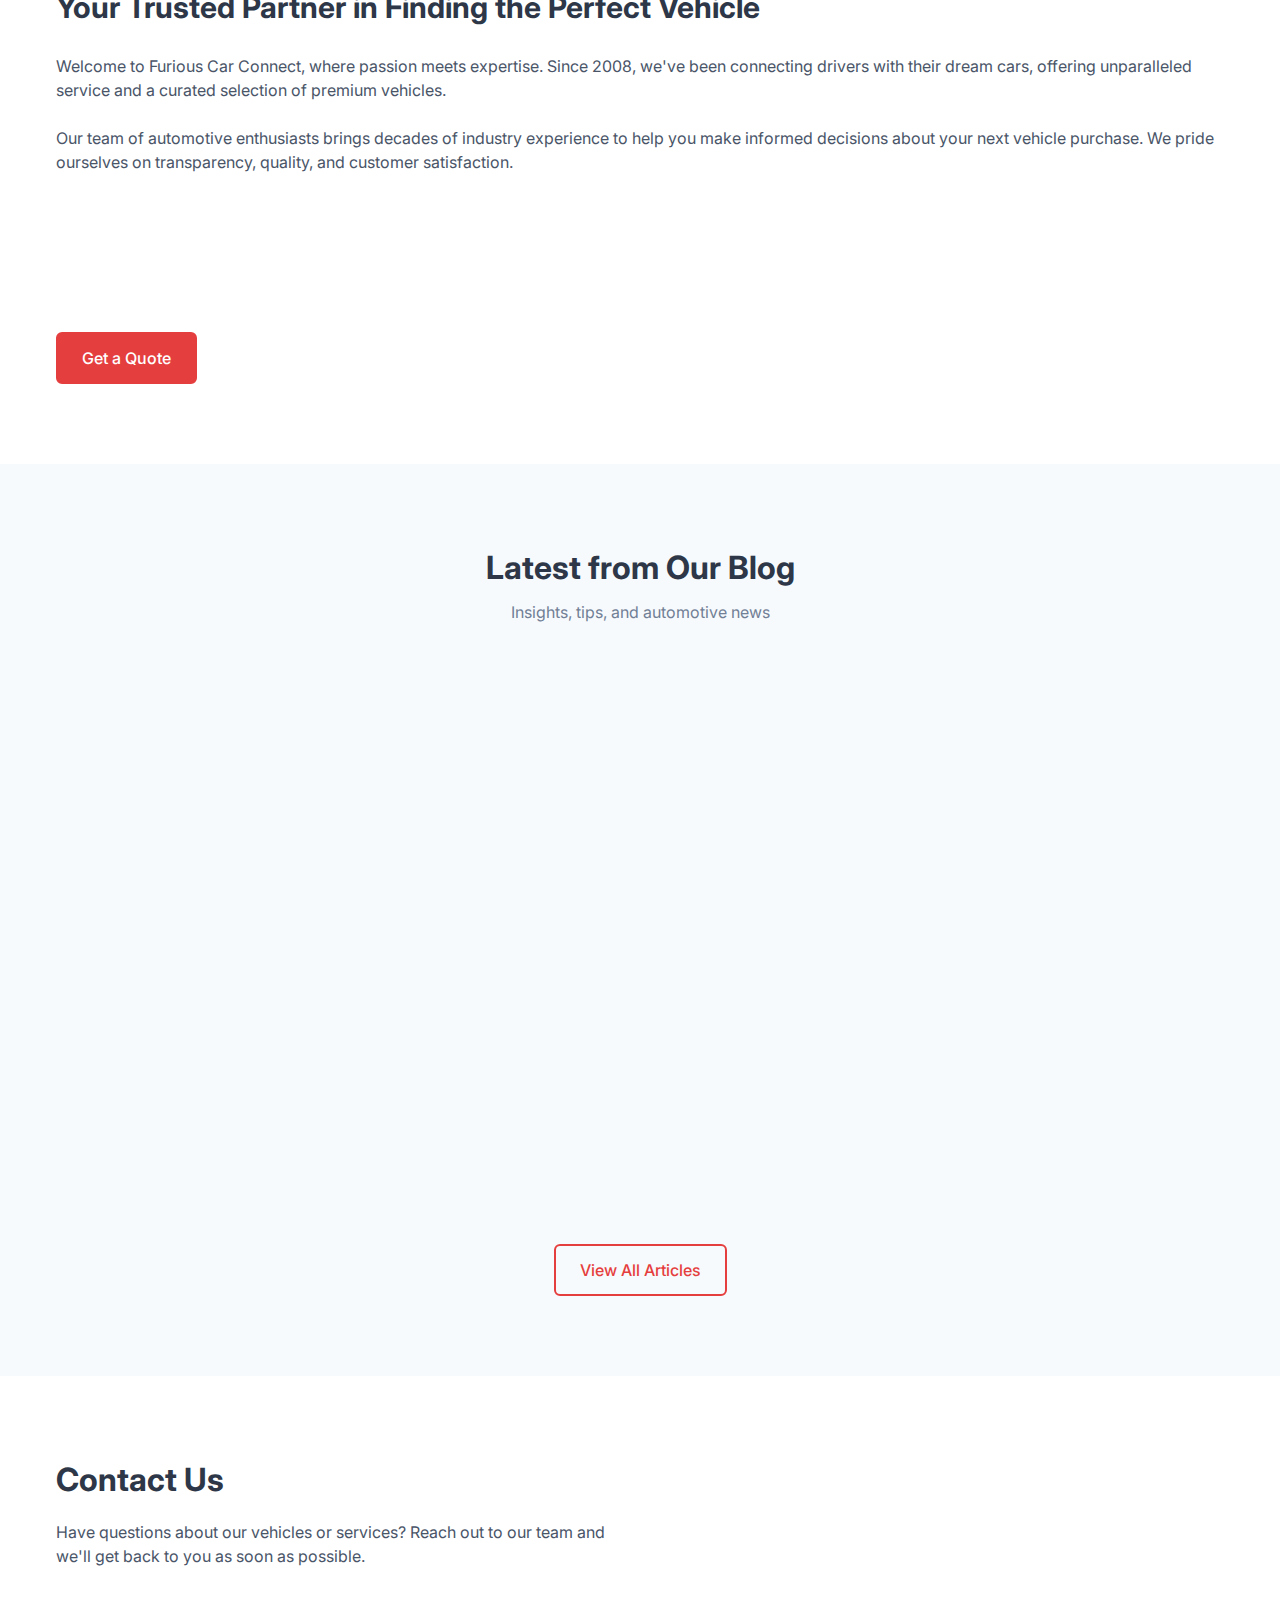
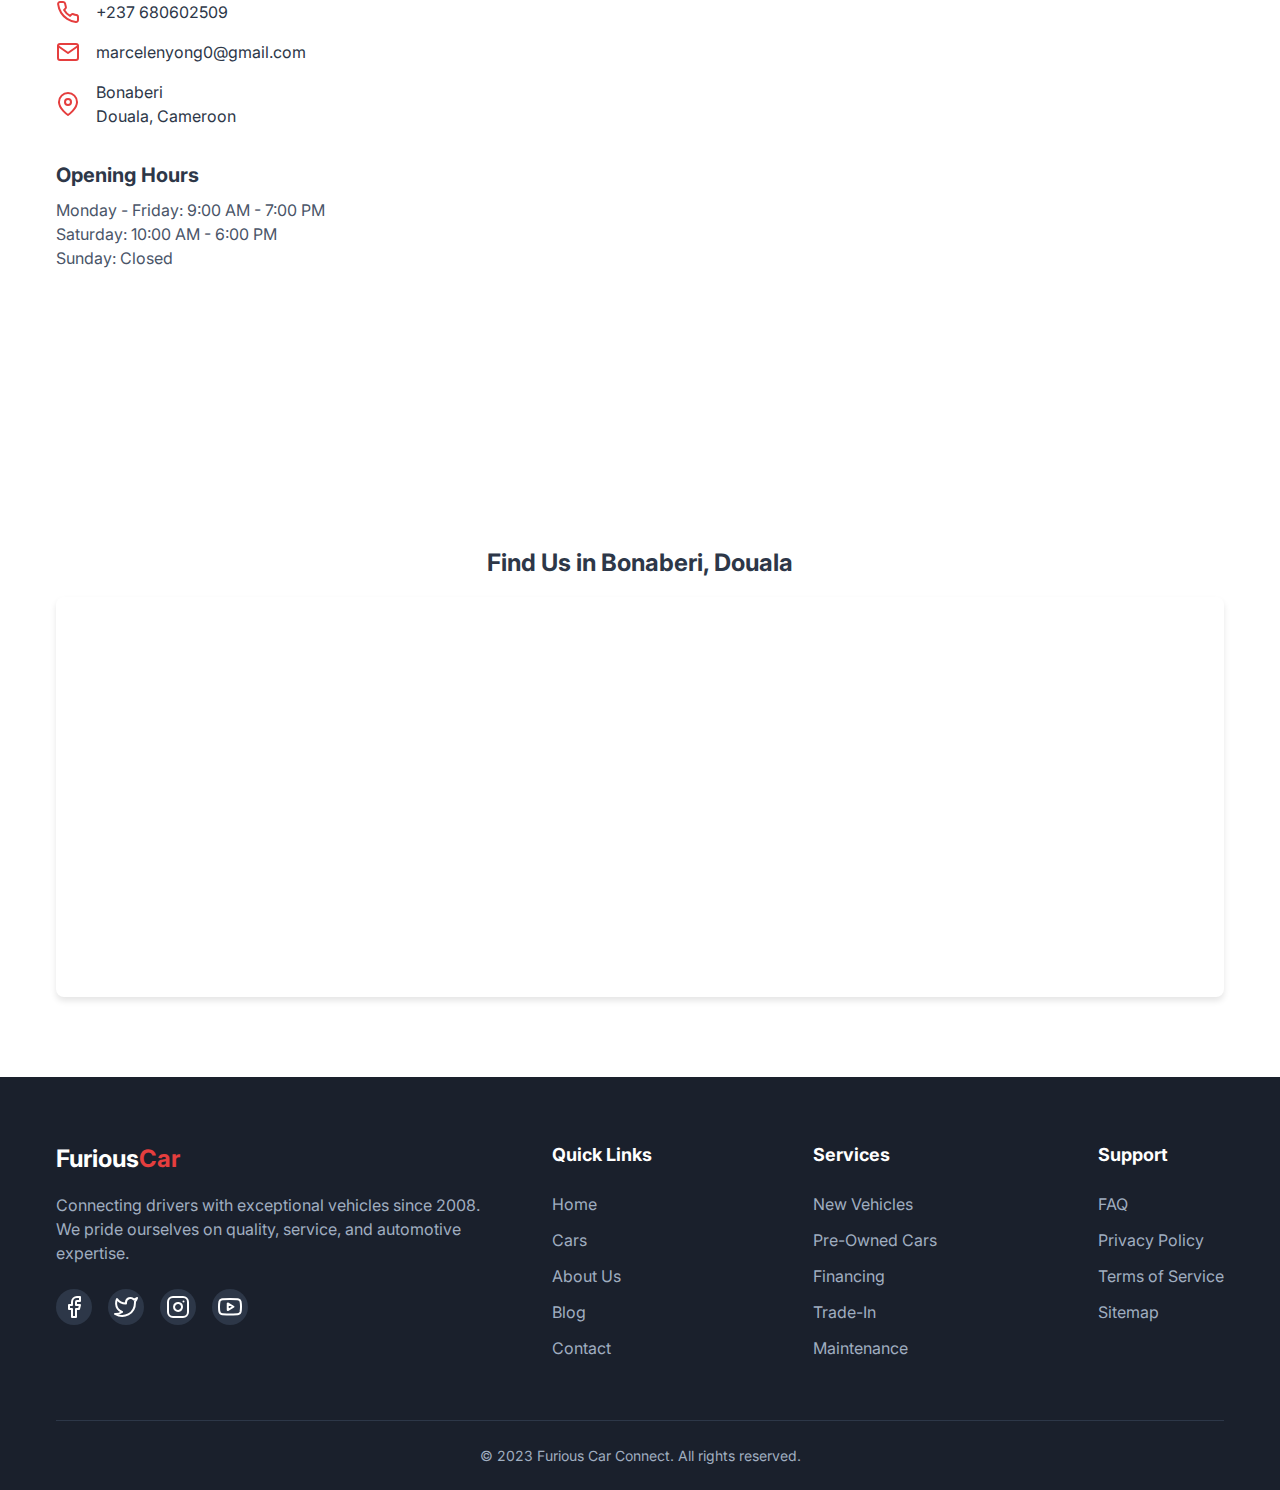
==== commit 983c21c4: "Reverted to edit edt-1e252cd1-6146-4c4e-9fd2-a4cc49425313: "Add logo image and map to contact sectio" ====
--- a/index.html
+++ b/index.html
@@ -1,4 +1,3 @@
-
 <!DOCTYPE html>
 <html lang="en">
 <head>
@@ -13,7 +12,9 @@
     <div class="container">
       <div class="header-content">
         <div class="logo">
-          <h1>Furious<span>Car</span></h1>
+          <a href="#home">
+            <img src="public/lovable-uploads/ca2c7fce-5328-4458-88c2-372715e69753.png" alt="Marc Williams Logo" class="logo-image">
+          </a>
         </div>
         <nav class="main-nav">
           <button id="mobile-menu-toggle" aria-label="Toggle menu">
@@ -220,15 +221,15 @@
             <div class="contact-details">
               <div class="contact-item">
                 <svg xmlns="http://www.w3.org/2000/svg" width="24" height="24" viewBox="0 0 24 24" fill="none" stroke="currentColor" stroke-width="2" stroke-linecap="round" stroke-linejoin="round" class="icon"><path d="M22 16.92v3a2 2 0 0 1-2.18 2 19.79 19.79 0 0 1-8.63-3.07 19.5 19.5 0 0 1-6-6 19.79 19.79 0 0 1-3.07-8.67A2 2 0 0 1 4.11 2h3a2 2 0 0 1 2 1.72 12.84 12.84 0 0 0 .7 2.81 2 2 0 0 1-.45 2.11L8.09 9.91a16 16 0 0 0 6 6l1.27-1.27a2 2 0 0 1 2.11-.45 12.84 12.84 0 0 0 2.81.7A2 2 0 0 1 22 16.92z"></path></svg>
-                <span>(555) 123-4567</span>
+                <span>+237 680602509</span>
               </div>
               <div class="contact-item">
                 <svg xmlns="http://www.w3.org/2000/svg" width="24" height="24" viewBox="0 0 24 24" fill="none" stroke="currentColor" stroke-width="2" stroke-linecap="round" stroke-linejoin="round" class="icon"><path d="M4 4h16c1.1 0 2 .9 2 2v12c0 1.1-.9 2-2 2H4c-1.1 0-2-.9-2-2V6c0-1.1.9-2 2-2z"></path><polyline points="22,6 12,13 2,6"></polyline></svg>
-                <span>info@furiouscarconnect.com</span>
+                <span>marcelenyong0@gmail.com</span>
               </div>
               <div class="contact-item">
                 <svg xmlns="http://www.w3.org/2000/svg" width="24" height="24" viewBox="0 0 24 24" fill="none" stroke="currentColor" stroke-width="2" stroke-linecap="round" stroke-linejoin="round" class="icon"><path d="M21 10c0 7-9 13-9 13s-9-6-9-13a9 9 0 0 1 18 0z"></path><circle cx="12" cy="10" r="3"></circle></svg>
-                <span>123 Auto Plaza Drive<br>Los Angeles, CA 90001</span>
+                <span>Bonaberi<br>Douala, Cameroon</span>
               </div>
             </div>
             <div class="contact-hours">
@@ -268,6 +269,22 @@
               </div>
               <button type="submit" class="btn btn-primary">Send Message</button>
             </form>
+          </div>
+        </div>
+
+        <!-- Map Section -->
+        <div class="map-container">
+          <h3>Find Us in Bonaberi, Douala</h3>
+          <div class="map">
+            <iframe 
+              src="https://www.google.com/maps/embed?pb=!1m18!1m12!1m3!1d15918.599146386448!2d9.668461767846676!3d4.076468443518731!2m3!1f0!2f0!3f0!3m2!1i1024!2i768!4f13.1!3m3!1m2!1s0x1061126d4daa83fd%3A0x381b3a760de9a00!2sBonaberi%2C%20Douala%2C%20Cameroon!5e0!3m2!1sen!2sus!4v1697512345678!5m2!1sen!2sus" 
+              width="100%" 
+              height="100%" 
+              style="border:0;" 
+              allowfullscreen="" 
+              loading="lazy" 
+              referrerpolicy="no-referrer-when-downgrade">
+            </iframe>
           </div>
         </div>
       </div>
--- a/styles.css
+++ b/styles.css
@@ -1,4 +1,3 @@
-
 /* Base Styles */
 :root {
   --furious-red: #e53e3e;
@@ -116,13 +115,20 @@
   padding: 1rem 0;
 }
 
-.logo h1 {
-  font-size: 1.5rem;
-  font-weight: 700;
-}
-
-.logo span {
-  color: var(--furious-red);
+.logo {
+  display: flex;
+  align-items: center;
+}
+
+.logo-image {
+  height: 50px;
+  width: auto;
+  display: block;
+  transition: transform 0.3s ease;
+}
+
+.logo-image:hover {
+  transform: scale(1.05);
 }
 
 .main-nav ul {
@@ -533,6 +539,24 @@
   outline: none;
   border-color: var(--furious-red);
   box-shadow: 0 0 0 3px rgba(229, 62, 62, 0.25);
+}
+
+/* Map Container */
+.map-container {
+  margin-top: 3rem;
+}
+
+.map-container h3 {
+  font-size: 1.5rem;
+  margin-bottom: 1rem;
+  text-align: center;
+}
+
+.map {
+  height: 400px;
+  border-radius: 0.5rem;
+  overflow: hidden;
+  box-shadow: 0 4px 6px rgba(0, 0, 0, 0.1);
 }
 
 /* Footer */
@@ -746,6 +770,10 @@
     flex-direction: column;
     gap: 2rem;
   }
+  
+  .logo-image {
+    height: 40px;
+  }
 }
 
 @media (max-width: 576px) {
@@ -757,4 +785,8 @@
   .blog-grid {
     grid-template-columns: 1fr;
   }
-}
+  
+  .map {
+    height: 300px;
+  }
+}
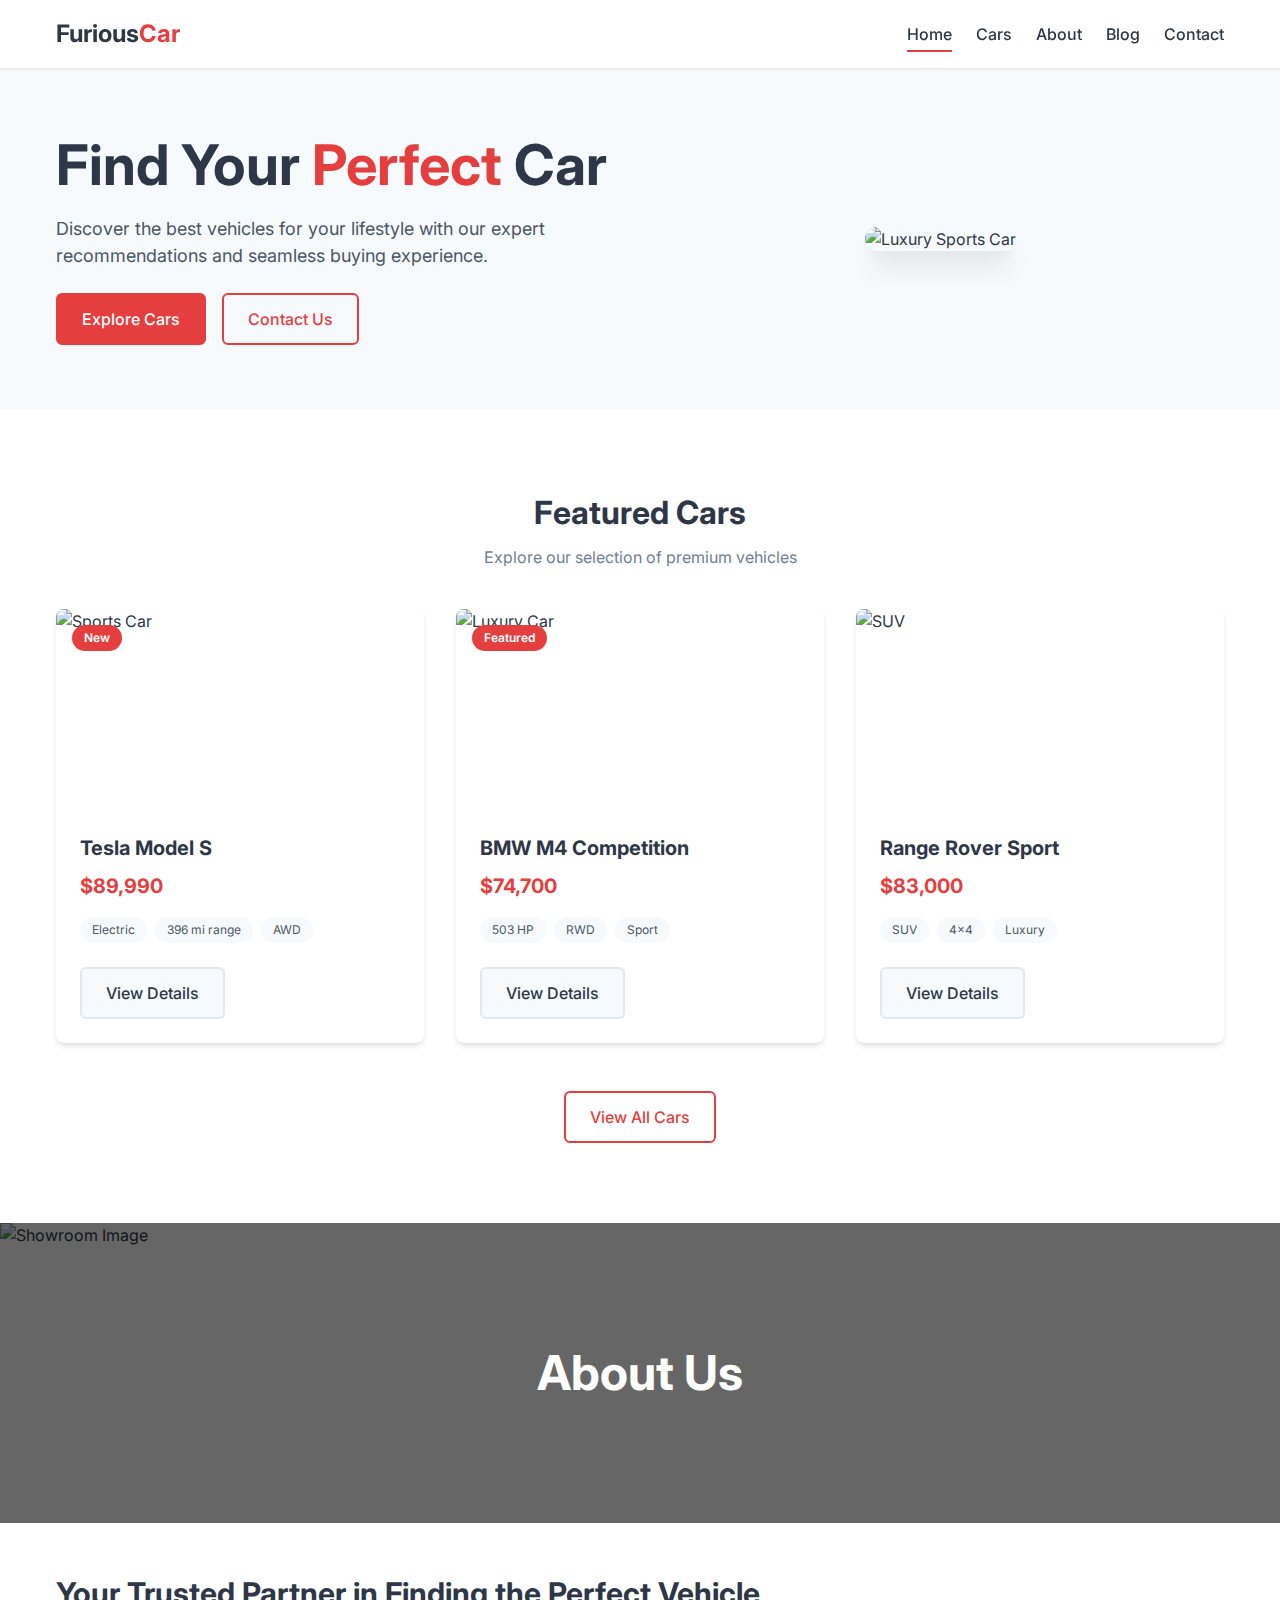
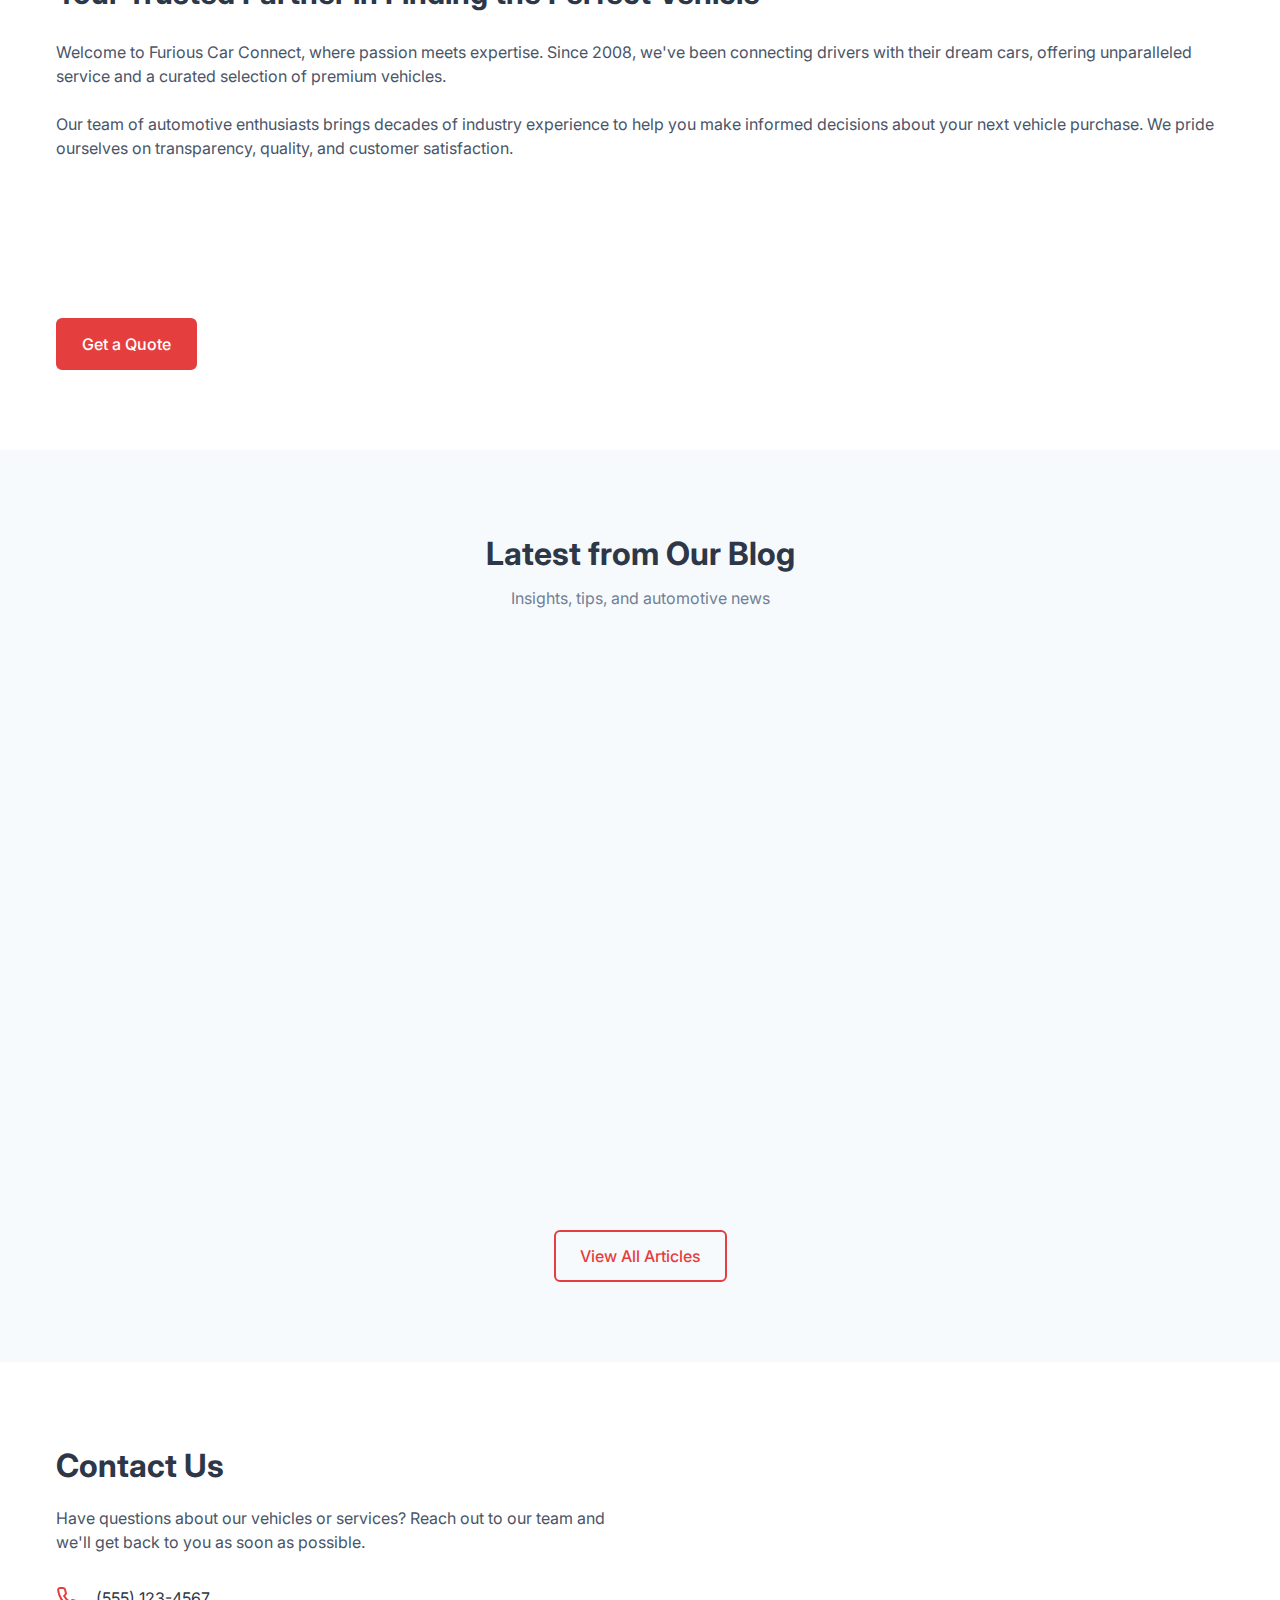
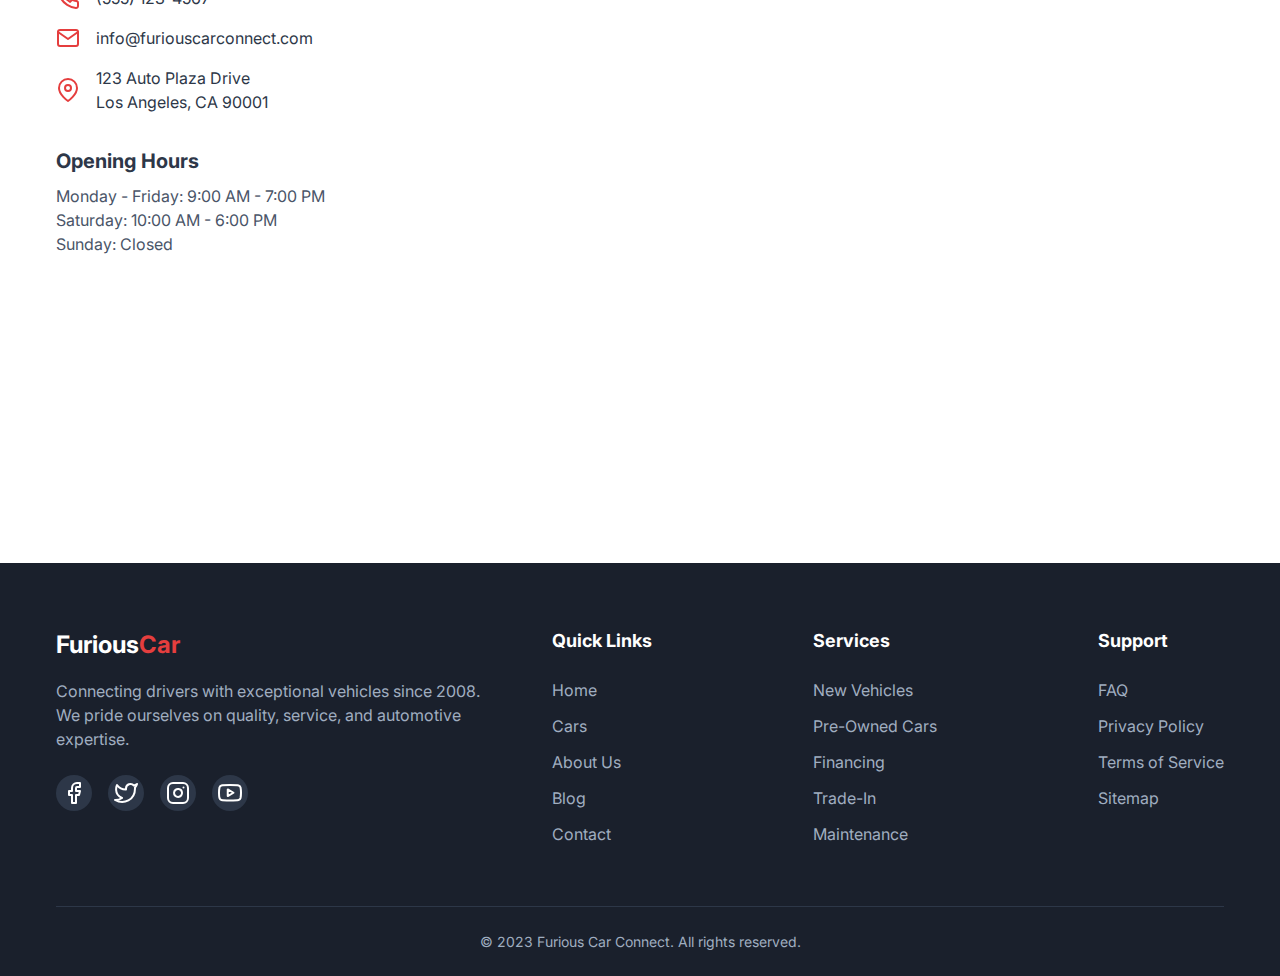
==== commit 69a51cbe: "Reverted to edit edt-2a986a3c-c6d7-4d4b-b12c-419e68588f2d: "Refactor: Implement HTML, JavaScript, an" ====
--- a/index.html
+++ b/index.html
@@ -1,3 +1,4 @@
+
 <!DOCTYPE html>
 <html lang="en">
 <head>
@@ -12,9 +13,7 @@
     <div class="container">
       <div class="header-content">
         <div class="logo">
-          <a href="#home">
-            <img src="public/lovable-uploads/ca2c7fce-5328-4458-88c2-372715e69753.png" alt="Marc Williams Logo" class="logo-image">
-          </a>
+          <h1>Furious<span>Car</span></h1>
         </div>
         <nav class="main-nav">
           <button id="mobile-menu-toggle" aria-label="Toggle menu">
@@ -221,15 +220,15 @@
             <div class="contact-details">
               <div class="contact-item">
                 <svg xmlns="http://www.w3.org/2000/svg" width="24" height="24" viewBox="0 0 24 24" fill="none" stroke="currentColor" stroke-width="2" stroke-linecap="round" stroke-linejoin="round" class="icon"><path d="M22 16.92v3a2 2 0 0 1-2.18 2 19.79 19.79 0 0 1-8.63-3.07 19.5 19.5 0 0 1-6-6 19.79 19.79 0 0 1-3.07-8.67A2 2 0 0 1 4.11 2h3a2 2 0 0 1 2 1.72 12.84 12.84 0 0 0 .7 2.81 2 2 0 0 1-.45 2.11L8.09 9.91a16 16 0 0 0 6 6l1.27-1.27a2 2 0 0 1 2.11-.45 12.84 12.84 0 0 0 2.81.7A2 2 0 0 1 22 16.92z"></path></svg>
-                <span>+237 680602509</span>
+                <span>(555) 123-4567</span>
               </div>
               <div class="contact-item">
                 <svg xmlns="http://www.w3.org/2000/svg" width="24" height="24" viewBox="0 0 24 24" fill="none" stroke="currentColor" stroke-width="2" stroke-linecap="round" stroke-linejoin="round" class="icon"><path d="M4 4h16c1.1 0 2 .9 2 2v12c0 1.1-.9 2-2 2H4c-1.1 0-2-.9-2-2V6c0-1.1.9-2 2-2z"></path><polyline points="22,6 12,13 2,6"></polyline></svg>
-                <span>marcelenyong0@gmail.com</span>
+                <span>info@furiouscarconnect.com</span>
               </div>
               <div class="contact-item">
                 <svg xmlns="http://www.w3.org/2000/svg" width="24" height="24" viewBox="0 0 24 24" fill="none" stroke="currentColor" stroke-width="2" stroke-linecap="round" stroke-linejoin="round" class="icon"><path d="M21 10c0 7-9 13-9 13s-9-6-9-13a9 9 0 0 1 18 0z"></path><circle cx="12" cy="10" r="3"></circle></svg>
-                <span>Bonaberi<br>Douala, Cameroon</span>
+                <span>123 Auto Plaza Drive<br>Los Angeles, CA 90001</span>
               </div>
             </div>
             <div class="contact-hours">
@@ -269,22 +268,6 @@
               </div>
               <button type="submit" class="btn btn-primary">Send Message</button>
             </form>
-          </div>
-        </div>
-
-        <!-- Map Section -->
-        <div class="map-container">
-          <h3>Find Us in Bonaberi, Douala</h3>
-          <div class="map">
-            <iframe 
-              src="https://www.google.com/maps/embed?pb=!1m18!1m12!1m3!1d15918.599146386448!2d9.668461767846676!3d4.076468443518731!2m3!1f0!2f0!3f0!3m2!1i1024!2i768!4f13.1!3m3!1m2!1s0x1061126d4daa83fd%3A0x381b3a760de9a00!2sBonaberi%2C%20Douala%2C%20Cameroon!5e0!3m2!1sen!2sus!4v1697512345678!5m2!1sen!2sus" 
-              width="100%" 
-              height="100%" 
-              style="border:0;" 
-              allowfullscreen="" 
-              loading="lazy" 
-              referrerpolicy="no-referrer-when-downgrade">
-            </iframe>
           </div>
         </div>
       </div>
--- a/styles.css
+++ b/styles.css
@@ -1,3 +1,4 @@
+
 /* Base Styles */
 :root {
   --furious-red: #e53e3e;
@@ -115,20 +116,13 @@
   padding: 1rem 0;
 }
 
-.logo {
-  display: flex;
-  align-items: center;
-}
-
-.logo-image {
-  height: 50px;
-  width: auto;
-  display: block;
-  transition: transform 0.3s ease;
-}
-
-.logo-image:hover {
-  transform: scale(1.05);
+.logo h1 {
+  font-size: 1.5rem;
+  font-weight: 700;
+}
+
+.logo span {
+  color: var(--furious-red);
 }
 
 .main-nav ul {
@@ -539,24 +533,6 @@
   outline: none;
   border-color: var(--furious-red);
   box-shadow: 0 0 0 3px rgba(229, 62, 62, 0.25);
-}
-
-/* Map Container */
-.map-container {
-  margin-top: 3rem;
-}
-
-.map-container h3 {
-  font-size: 1.5rem;
-  margin-bottom: 1rem;
-  text-align: center;
-}
-
-.map {
-  height: 400px;
-  border-radius: 0.5rem;
-  overflow: hidden;
-  box-shadow: 0 4px 6px rgba(0, 0, 0, 0.1);
 }
 
 /* Footer */
@@ -770,10 +746,6 @@
     flex-direction: column;
     gap: 2rem;
   }
-  
-  .logo-image {
-    height: 40px;
-  }
 }
 
 @media (max-width: 576px) {
@@ -785,8 +757,4 @@
   .blog-grid {
     grid-template-columns: 1fr;
   }
-  
-  .map {
-    height: 300px;
-  }
-}
+}
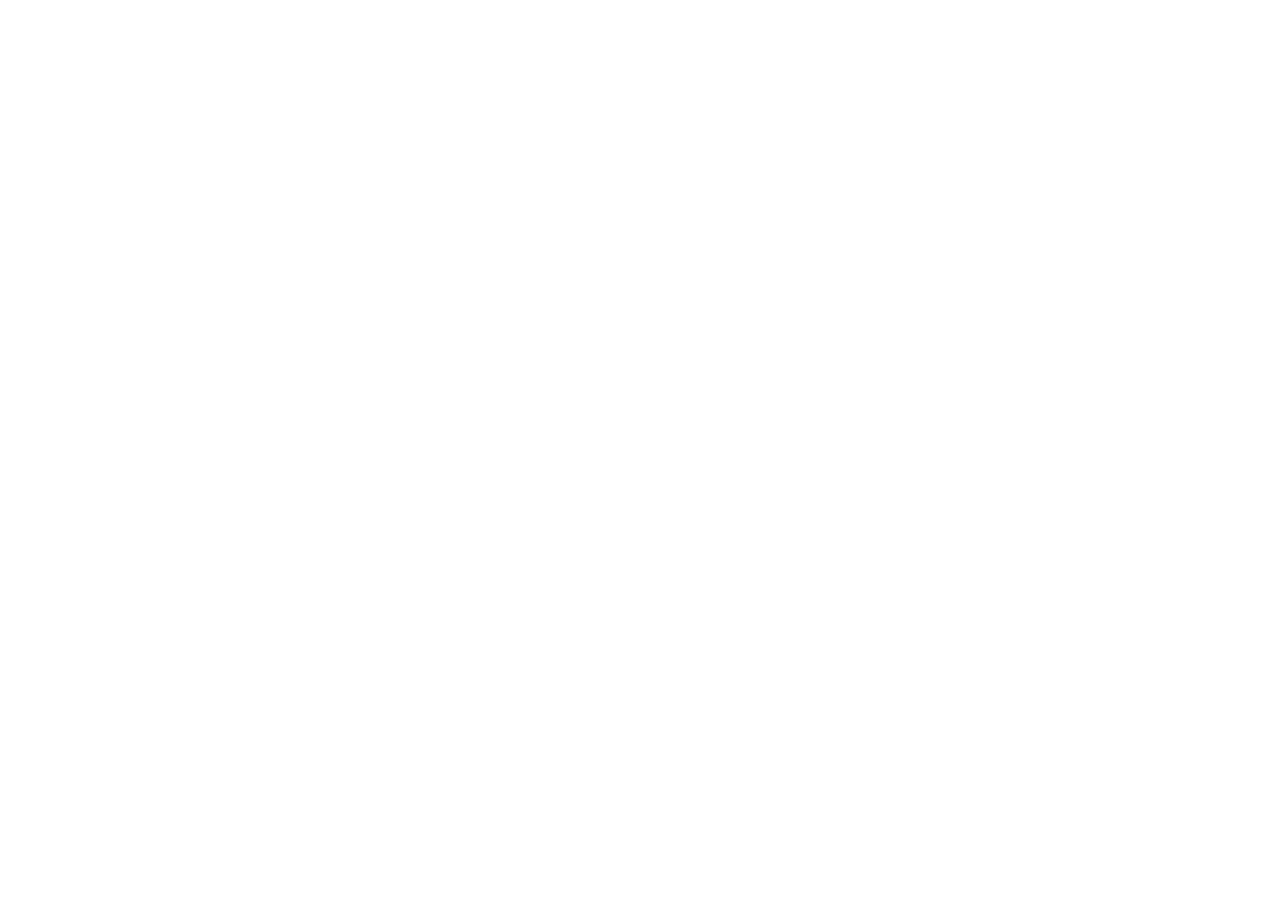
==== commit 617acbe1: "Reverted to edit edt-57f5c658-ccc7-428c-8550-588663f3845c: "Implement navigation improvements" ====
--- a/index.html
+++ b/index.html
@@ -1,345 +1,18 @@
-
 <!DOCTYPE html>
 <html lang="en">
-<head>
-  <meta charset="UTF-8">
-  <meta name="viewport" content="width=device-width, initial-scale=1.0">
-  <title>Furious Car Connect</title>
-  <link rel="stylesheet" href="styles.css">
-  <link href="https://fonts.googleapis.com/css2?family=Inter:wght@400;500;600;700&display=swap" rel="stylesheet">
-</head>
-<body>
-  <header class="header">
-    <div class="container">
-      <div class="header-content">
-        <div class="logo">
-          <h1>Furious<span>Car</span></h1>
-        </div>
-        <nav class="main-nav">
-          <button id="mobile-menu-toggle" aria-label="Toggle menu">
-            <span></span>
-            <span></span>
-            <span></span>
-          </button>
-          <ul id="nav-menu">
-            <li><a href="#home" class="active">Home</a></li>
-            <li><a href="#cars">Cars</a></li>
-            <li><a href="#about">About</a></li>
-            <li><a href="#blog">Blog</a></li>
-            <li><a href="#contact">Contact</a></li>
-          </ul>
-        </nav>
-      </div>
-    </div>
-  </header>
+  <head>
+    <meta charset="UTF-8" />
+    <meta name="viewport" content="width=device-width, initial-scale=1.0" />
+    <title>furious-car-connect</title>
+    <meta name="description" content="Lovable Generated Project" />
+    <meta name="author" content="Lovable" />
+    <meta property="og:image" content="/og-image.png" />
+  </head>
 
-  <main>
-    <!-- Hero Section -->
-    <section id="home" class="hero">
-      <div class="container">
-        <div class="hero-content">
-          <h1>Find Your <span>Perfect</span> Car</h1>
-          <p>Discover the best vehicles for your lifestyle with our expert recommendations and seamless buying experience.</p>
-          <div class="hero-buttons">
-            <a href="#cars" class="btn btn-primary">Explore Cars</a>
-            <a href="#contact" class="btn btn-outline">Contact Us</a>
-          </div>
-        </div>
-        <div class="hero-image">
-          <img src="https://images.unsplash.com/photo-1533473359331-0135ef1b58bf?q=80&w=2070&auto=format&fit=crop" alt="Luxury Sports Car">
-        </div>
-      </div>
-    </section>
-
-    <!-- Featured Cars Section -->
-    <section id="cars" class="featured-cars">
-      <div class="container">
-        <h2 class="section-title">Featured Cars</h2>
-        <p class="section-subtitle">Explore our selection of premium vehicles</p>
-        
-        <div class="car-grid">
-          <div class="car-card">
-            <div class="car-image">
-              <img src="https://images.unsplash.com/photo-1552519507-da3b142c6e3d?q=80&w=2070&auto=format&fit=crop" alt="Sports Car">
-              <span class="car-badge">New</span>
-            </div>
-            <div class="car-content">
-              <h3>Tesla Model S</h3>
-              <p class="car-price">$89,990</p>
-              <div class="car-features">
-                <span>Electric</span>
-                <span>396 mi range</span>
-                <span>AWD</span>
-              </div>
-              <a href="#" class="btn btn-secondary">View Details</a>
-            </div>
-          </div>
-          
-          <div class="car-card">
-            <div class="car-image">
-              <img src="https://images.unsplash.com/photo-1580273916550-e323be2ae537?q=80&w=2028&auto=format&fit=crop" alt="Luxury Car">
-              <span class="car-badge">Featured</span>
-            </div>
-            <div class="car-content">
-              <h3>BMW M4 Competition</h3>
-              <p class="car-price">$74,700</p>
-              <div class="car-features">
-                <span>503 HP</span>
-                <span>RWD</span>
-                <span>Sport</span>
-              </div>
-              <a href="#" class="btn btn-secondary">View Details</a>
-            </div>
-          </div>
-          
-          <div class="car-card">
-            <div class="car-image">
-              <img src="https://images.unsplash.com/photo-1616634375264-2d0ab2e9aa35?q=80&w=2071&auto=format&fit=crop" alt="SUV">
-            </div>
-            <div class="car-content">
-              <h3>Range Rover Sport</h3>
-              <p class="car-price">$83,000</p>
-              <div class="car-features">
-                <span>SUV</span>
-                <span>4x4</span>
-                <span>Luxury</span>
-              </div>
-              <a href="#" class="btn btn-secondary">View Details</a>
-            </div>
-          </div>
-        </div>
-        
-        <div class="view-all">
-          <a href="#" class="btn btn-outline">View All Cars</a>
-        </div>
-      </div>
-    </section>
-    
-    <!-- About Section -->
-    <section id="about" class="about">
-      <div class="about-header">
-        <img src="https://images.unsplash.com/photo-1492144534655-ae79c964c9d7?q=80&w=2083&auto=format&fit=crop" alt="Showroom Image">
-        <div class="overlay"></div>
-        <h2>About Us</h2>
-      </div>
-      <div class="container">
-        <div class="about-content">
-          <div class="about-text">
-            <h3>Your Trusted Partner in Finding the Perfect Vehicle</h3>
-            <p>Welcome to Furious Car Connect, where passion meets expertise. Since 2008, we've been connecting drivers with their dream cars, offering unparalleled service and a curated selection of premium vehicles.</p>
-            <p>Our team of automotive enthusiasts brings decades of industry experience to help you make informed decisions about your next vehicle purchase. We pride ourselves on transparency, quality, and customer satisfaction.</p>
-            <div class="about-stats">
-              <div class="stat">
-                <span class="stat-number">10k+</span>
-                <span class="stat-label">Happy Customers</span>
-              </div>
-              <div class="stat">
-                <span class="stat-number">500+</span>
-                <span class="stat-label">Premium Cars</span>
-              </div>
-              <div class="stat">
-                <span class="stat-number">15+</span>
-                <span class="stat-label">Years Experience</span>
-              </div>
-            </div>
-            <a href="#contact" class="btn btn-primary">Get a Quote</a>
-          </div>
-        </div>
-      </div>
-    </section>
-    
-    <!-- Blog Section -->
-    <section id="blog" class="blog">
-      <div class="container">
-        <h2 class="section-title">Latest from Our Blog</h2>
-        <p class="section-subtitle">Insights, tips, and automotive news</p>
-        
-        <div class="blog-grid">
-          <div class="blog-card">
-            <div class="blog-image">
-              <img src="https://images.unsplash.com/photo-1511919884226-fd3cad34687c?q=80&w=2070&auto=format&fit=crop" alt="Car Blog Post">
-            </div>
-            <div class="blog-content">
-              <span class="blog-category">Maintenance</span>
-              <h3>Essential Maintenance Tips for Luxury Vehicles</h3>
-              <p class="blog-excerpt">Learn how to keep your luxury car in pristine condition with these expert maintenance tips and recommendations.</p>
-              <div class="blog-meta">
-                <span class="blog-date">June 15, 2023</span>
-                <span class="blog-read-time">5 min read</span>
-              </div>
-              <a href="blog-post.html" class="read-more">Read More</a>
-            </div>
-          </div>
-          
-          <div class="blog-card">
-            <div class="blog-image">
-              <img src="https://images.unsplash.com/photo-1526726538690-5cbf956ae2fd?q=80&w=2070&auto=format&fit=crop" alt="Electric Car">
-            </div>
-            <div class="blog-content">
-              <span class="blog-category">Electric</span>
-              <h3>The Future of Electric Vehicles: What to Expect</h3>
-              <p class="blog-excerpt">Explore the rapidly evolving landscape of electric vehicles and what innovations we can expect in the coming years.</p>
-              <div class="blog-meta">
-                <span class="blog-date">May 22, 2023</span>
-                <span class="blog-read-time">7 min read</span>
-              </div>
-              <a href="blog-post.html" class="read-more">Read More</a>
-            </div>
-          </div>
-          
-          <div class="blog-card">
-            <div class="blog-image">
-              <img src="https://images.unsplash.com/photo-1565043589184-05b3dc488b26?q=80&w=2070&auto=format&fit=crop" alt="Car Buying Guide">
-            </div>
-            <div class="blog-content">
-              <span class="blog-category">Buying Guide</span>
-              <h3>Top 10 Questions to Ask Before Buying a Used Car</h3>
-              <p class="blog-excerpt">Don't get caught with unexpected issues. Here are the essential questions every buyer should ask when purchasing a used vehicle.</p>
-              <div class="blog-meta">
-                <span class="blog-date">April 8, 2023</span>
-                <span class="blog-read-time">6 min read</span>
-              </div>
-              <a href="blog-post.html" class="read-more">Read More</a>
-            </div>
-          </div>
-        </div>
-        
-        <div class="view-all">
-          <a href="#" class="btn btn-outline">View All Articles</a>
-        </div>
-      </div>
-    </section>
-    
-    <!-- Contact Section -->
-    <section id="contact" class="contact">
-      <div class="container">
-        <div class="contact-wrapper">
-          <div class="contact-info">
-            <h2>Contact Us</h2>
-            <p>Have questions about our vehicles or services? Reach out to our team and we'll get back to you as soon as possible.</p>
-            <div class="contact-details">
-              <div class="contact-item">
-                <svg xmlns="http://www.w3.org/2000/svg" width="24" height="24" viewBox="0 0 24 24" fill="none" stroke="currentColor" stroke-width="2" stroke-linecap="round" stroke-linejoin="round" class="icon"><path d="M22 16.92v3a2 2 0 0 1-2.18 2 19.79 19.79 0 0 1-8.63-3.07 19.5 19.5 0 0 1-6-6 19.79 19.79 0 0 1-3.07-8.67A2 2 0 0 1 4.11 2h3a2 2 0 0 1 2 1.72 12.84 12.84 0 0 0 .7 2.81 2 2 0 0 1-.45 2.11L8.09 9.91a16 16 0 0 0 6 6l1.27-1.27a2 2 0 0 1 2.11-.45 12.84 12.84 0 0 0 2.81.7A2 2 0 0 1 22 16.92z"></path></svg>
-                <span>(555) 123-4567</span>
-              </div>
-              <div class="contact-item">
-                <svg xmlns="http://www.w3.org/2000/svg" width="24" height="24" viewBox="0 0 24 24" fill="none" stroke="currentColor" stroke-width="2" stroke-linecap="round" stroke-linejoin="round" class="icon"><path d="M4 4h16c1.1 0 2 .9 2 2v12c0 1.1-.9 2-2 2H4c-1.1 0-2-.9-2-2V6c0-1.1.9-2 2-2z"></path><polyline points="22,6 12,13 2,6"></polyline></svg>
-                <span>info@furiouscarconnect.com</span>
-              </div>
-              <div class="contact-item">
-                <svg xmlns="http://www.w3.org/2000/svg" width="24" height="24" viewBox="0 0 24 24" fill="none" stroke="currentColor" stroke-width="2" stroke-linecap="round" stroke-linejoin="round" class="icon"><path d="M21 10c0 7-9 13-9 13s-9-6-9-13a9 9 0 0 1 18 0z"></path><circle cx="12" cy="10" r="3"></circle></svg>
-                <span>123 Auto Plaza Drive<br>Los Angeles, CA 90001</span>
-              </div>
-            </div>
-            <div class="contact-hours">
-              <h3>Opening Hours</h3>
-              <p>Monday - Friday: 9:00 AM - 7:00 PM<br>
-              Saturday: 10:00 AM - 6:00 PM<br>
-              Sunday: Closed</p>
-            </div>
-          </div>
-          
-          <div class="contact-form">
-            <form id="contactForm">
-              <div class="form-group">
-                <label for="name">Name</label>
-                <input type="text" id="name" name="name" required>
-              </div>
-              <div class="form-group">
-                <label for="email">Email</label>
-                <input type="email" id="email" name="email" required>
-              </div>
-              <div class="form-group">
-                <label for="phone">Phone</label>
-                <input type="tel" id="phone" name="phone">
-              </div>
-              <div class="form-group">
-                <label for="subject">Subject</label>
-                <select id="subject" name="subject">
-                  <option value="general">General Inquiry</option>
-                  <option value="sales">Vehicle Sales</option>
-                  <option value="service">Service Request</option>
-                  <option value="other">Other</option>
-                </select>
-              </div>
-              <div class="form-group">
-                <label for="message">Message</label>
-                <textarea id="message" name="message" rows="5" required></textarea>
-              </div>
-              <button type="submit" class="btn btn-primary">Send Message</button>
-            </form>
-          </div>
-        </div>
-      </div>
-    </section>
-  </main>
-  
-  <footer class="footer">
-    <div class="container">
-      <div class="footer-content">
-        <div class="footer-company">
-          <div class="footer-logo">
-            <h2>Furious<span>Car</span></h2>
-          </div>
-          <p>Connecting drivers with exceptional vehicles since 2008. We pride ourselves on quality, service, and automotive expertise.</p>
-          <div class="social-links">
-            <a href="#" aria-label="Facebook">
-              <svg xmlns="http://www.w3.org/2000/svg" width="24" height="24" viewBox="0 0 24 24" fill="none" stroke="currentColor" stroke-width="2" stroke-linecap="round" stroke-linejoin="round" class="icon"><path d="M18 2h-3a5 5 0 0 0-5 5v3H7v4h3v8h4v-8h3l1-4h-4V7a1 1 0 0 1 1-1h3z"></path></svg>
-            </a>
-            <a href="#" aria-label="Twitter">
-              <svg xmlns="http://www.w3.org/2000/svg" width="24" height="24" viewBox="0 0 24 24" fill="none" stroke="currentColor" stroke-width="2" stroke-linecap="round" stroke-linejoin="round" class="icon"><path d="M23 3a10.9 10.9 0 0 1-3.14 1.53 4.48 4.48 0 0 0-7.86 3v1A10.66 10.66 0 0 1 3 4s-4 9 5 13a11.64 11.64 0 0 1-7 2c9 5 20 0 20-11.5a4.5 4.5 0 0 0-.08-.83A7.72 7.72 0 0 0 23 3z"></path></svg>
-            </a>
-            <a href="#" aria-label="Instagram">
-              <svg xmlns="http://www.w3.org/2000/svg" width="24" height="24" viewBox="0 0 24 24" fill="none" stroke="currentColor" stroke-width="2" stroke-linecap="round" stroke-linejoin="round" class="icon"><rect x="2" y="2" width="20" height="20" rx="5" ry="5"></rect><path d="M16 11.37A4 4 0 1 1 12.63 8 4 4 0 0 1 16 11.37z"></path><line x1="17.5" y1="6.5" x2="17.51" y2="6.5"></line></svg>
-            </a>
-            <a href="#" aria-label="YouTube">
-              <svg xmlns="http://www.w3.org/2000/svg" width="24" height="24" viewBox="0 0 24 24" fill="none" stroke="currentColor" stroke-width="2" stroke-linecap="round" stroke-linejoin="round" class="icon"><path d="M22.54 6.42a2.78 2.78 0 0 0-1.94-2C18.88 4 12 4 12 4s-6.88 0-8.6.46a2.78 2.78 0 0 0-1.94 2A29 29 0 0 0 1 11.75a29 29 0 0 0 .46 5.33A2.78 2.78 0 0 0 3.4 19c1.72.46 8.6.46 8.6.46s6.88 0 8.6-.46a2.78 2.78 0 0 0 1.94-2 29 29 0 0 0 .46-5.25 29 29 0 0 0-.46-5.33z"></path><polygon points="9.75 15.02 15.5 11.75 9.75 8.48 9.75 15.02"></polygon></svg>
-            </a>
-          </div>
-        </div>
-        
-        <div class="footer-links">
-          <div class="footer-section">
-            <h3>Quick Links</h3>
-            <ul>
-              <li><a href="#home">Home</a></li>
-              <li><a href="#cars">Cars</a></li>
-              <li><a href="#about">About Us</a></li>
-              <li><a href="#blog">Blog</a></li>
-              <li><a href="#contact">Contact</a></li>
-            </ul>
-          </div>
-          
-          <div class="footer-section">
-            <h3>Services</h3>
-            <ul>
-              <li><a href="#">New Vehicles</a></li>
-              <li><a href="#">Pre-Owned Cars</a></li>
-              <li><a href="#">Financing</a></li>
-              <li><a href="#">Trade-In</a></li>
-              <li><a href="#">Maintenance</a></li>
-            </ul>
-          </div>
-          
-          <div class="footer-section">
-            <h3>Support</h3>
-            <ul>
-              <li><a href="#">FAQ</a></li>
-              <li><a href="#">Privacy Policy</a></li>
-              <li><a href="#">Terms of Service</a></li>
-              <li><a href="#">Sitemap</a></li>
-            </ul>
-          </div>
-        </div>
-      </div>
-      
-      <div class="footer-bottom">
-        <p>&copy; 2023 Furious Car Connect. All rights reserved.</p>
-      </div>
-    </div>
-  </footer>
-
-  <script src="script.js"></script>
-  <script src="https://cdn.gpteng.co/gptengineer.js" type="module"></script>
-</body>
+  <body>
+    <div id="root"></div>
+    <!-- IMPORTANT: DO NOT REMOVE THIS SCRIPT TAG OR THIS VERY COMMENT! -->
+    <script src="https://cdn.gpteng.co/gptengineer.js" type="module"></script>
+    <script type="module" src="/src/main.tsx"></script>
+  </body>
 </html>
